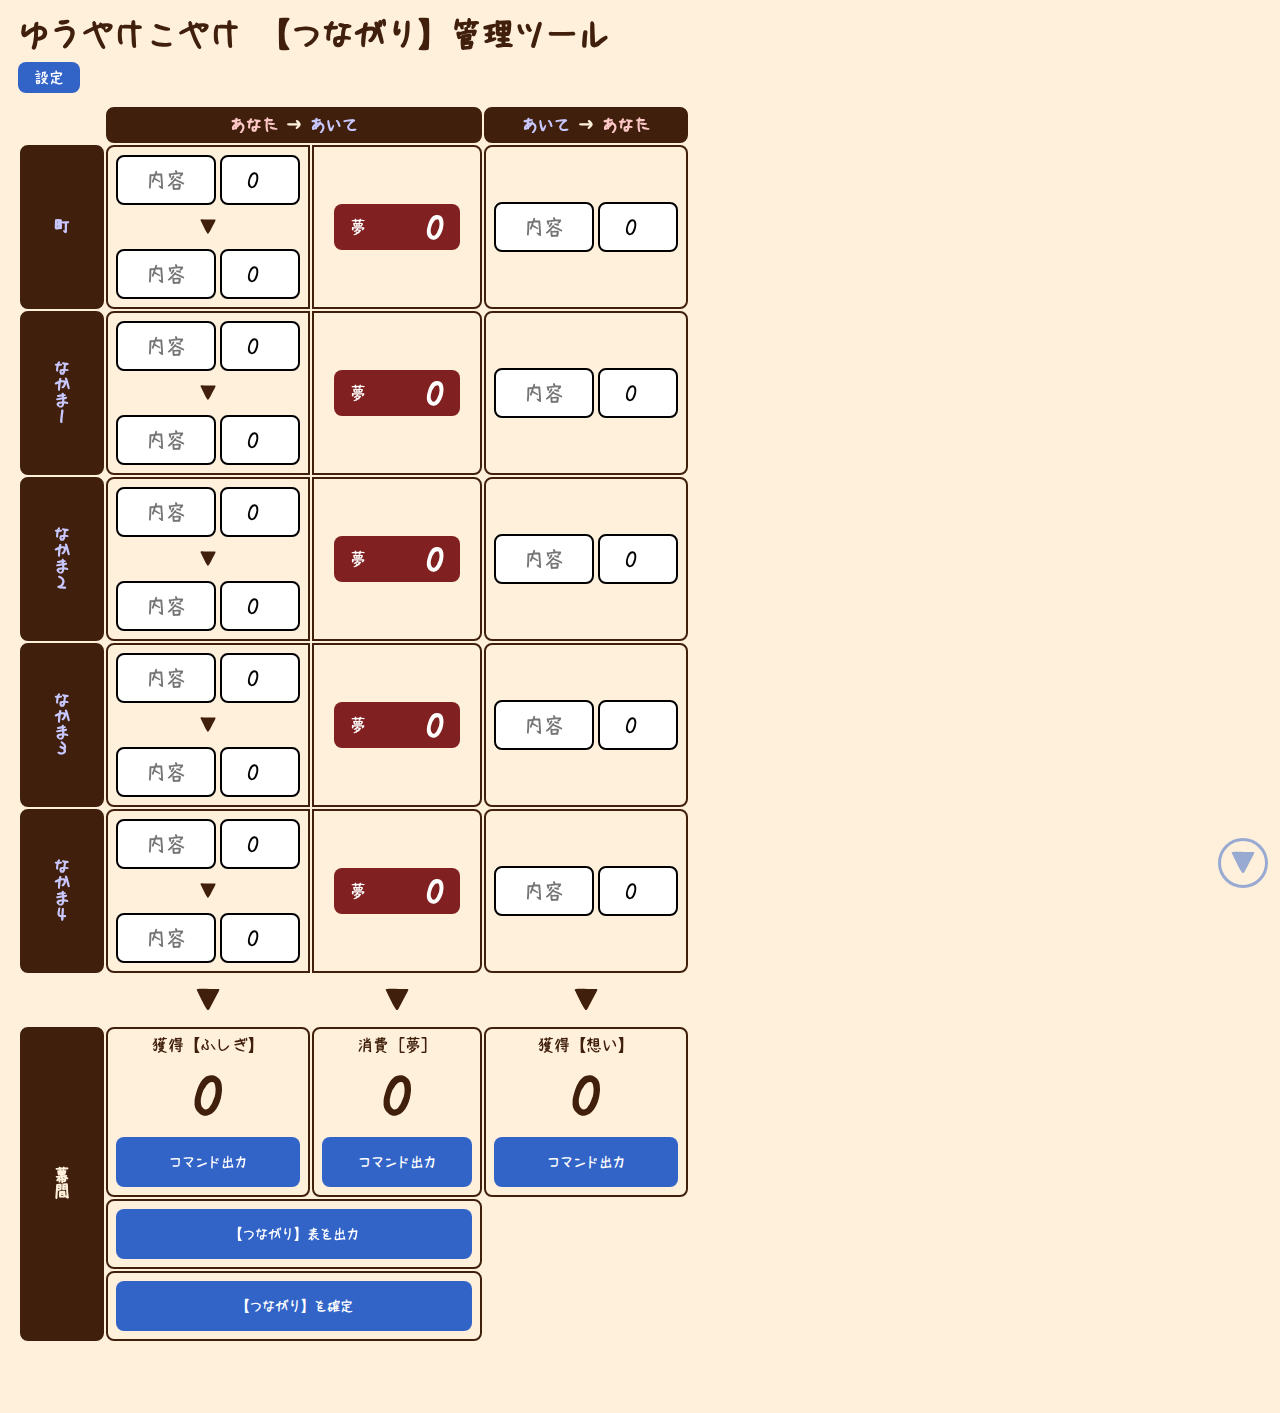
==== index.html @ e7b24733 "「はい」時モーダルが消えなかったので対応。" ====
<!DOCTYPE html>
<html lang="ja">
  <head>
    <meta charset="UTF-8" />
    <meta name="viewport" content="width=device-width, initial-scale=1.0" />

    <link rel="icon" href="data:,">
    <link rel="stylesheet" href="styles.css" />

	  <script src="script.js"></script>

    <title>ゆうやけこやけ 【つながり】管理ツール</title>
  </head>

  <body>

    <h1>ゆうやけこやけ 【つながり】管理ツール</h1>

    <div>
      <!------------------------------------------------------>
      <!-- 設定 -->
      <!------------------------------------------------------>

      <div class="area_setting">
        <div class="flex">
            <button class="buttonAcordion" onclick="buttonSettingPanel(this)">
              設定
            </button>
        </div>

        <div class="pannel_setting hidden">
          <h2>
            ココフォリア
          </h2>

          <table id="table_coco_setting">
            <tr>
              <th class="blank"></th>
              <th class="titleCell">
                ステータス名
              </th>
            </tr>

            <tr>
              <th class="titleCell">
                夢
              </th>
              <td>
                <input id="statusName_yume" value="夢">
              </td>
              <td class="blank">
                一字でも間違えると正しく動かないので、コピペ推奨。
              </td>
            </tr>

            <tr>
              <th class="titleCell">
                ふしぎ
              </th>
              <td>
                <input id="statusName_fushigi" value="ふしぎ">
              </td>
            </tr>

            <tr>
              <th class="titleCell">
                想い
              </th>
              <td>
                <input id="statusName_omoi" value="想い">
              </td>
            </tr>
          </table>

          <h2>
            キャラクター
          </h2>

          <table id="table_setting">
            <tbody class="stickyRow">
              <tr class="fixedRow">
                <th class="titleCell" rowspan="2" colspan="2">
                  名前
                </th>

                <th class="titleCell" colspan="5">
                  【つながり】コスト
                </th>
              </tr>

              <tr class="fixedRow">
                <th class="titleCell noRadius_right">
                  0→1
                </th>

                <th class="titleCell noRadius">
                  1→2
                </th>

                <th class="titleCell noRadius">
                  2→3
                </th>

                <th class="titleCell noRadius">
                  3→4
                </th>

                <th class="titleCell noRadius_left">
                  4→5
                </th>
              </tr>
            </tbody>

            <!-- AddPoint -->
          </table>
        </div>
      </div>

      <!------------------------------------------------------>
      <!-- つながり -->
      <!------------------------------------------------------>

      <table id="table_connect">
        <tr class="fixedRow stickyRow">
          <th class="blank"></th>

          <th class="titleCell" colspan="2">
            <div class="connectType">
              <span replace="name_self" class="name_self">あなた</span>
              →
              <span class="name_follow">あいて</span>
            </div>
          </th>

          <th class="titleCell">
            <div class="connectType">
              <span class="name_follow">
                あいて
              </span>
              →
              <span replace="name_self" class="name_self">
                あなた
              </span>
            </div>
          </th>
        </tr>

        <!-- AddPoint -->
      </table>
    </div>

    <!------------------------------------------------------>
    <!-- スクロールボタン -->
    <!------------------------------------------------------>

    <button class="buttonScroll up transparent" onclick="buttonScrollUp()">
      ▲
    </button>

    <button class="buttonScroll down" onclick="buttonScrollDown()">
      ▼
    </button>

    <!------------------------------------------------------>
    <!-- モーダル -->
    <!------------------------------------------------------>
    <div class="modal hidden">
      <div class="window">
        <div class="message">
        （メッセージ）
        </div>

        <div class="buttons">
          <button class="buttonYes">
            はい
          </button>

          <button class="buttonNo" onclick="hideModal()">
            いいえ
          </button>
        </div>
      </div>
    </div>
  </body>

  <!------------------------------------------------------>
  <!-- キャラクター設定 -->
  <!------------------------------------------------------>

  <!-- 行：あなた -->
  <template id="temp_setting_row_self">
    <tr>
      <th class="titleCell name_self">
        あなた
      </th>

      <td>
        <input replace="name_self" class="input_name" value="" onchange="nameChange(this)">
      </td>
    </tr>
  </template>

  <!-- 行：あいて -->
  <template id="temp_setting_row_follow">
    <tr>
      <th class="titleCell name_follow">
        あいて<span class="set_id">0</span>
      </th>

      <td>
        <input class="input_name" replace="name_follow_" value="">
      </td>

      <td class="noRadius_right">
        <input class="input_cost_0" type="number" value="" min="1">
      </td>

      <td class="noRadius">
        <input class="input_cost_1" type="number" value="" min="1">
      </td>

      <td class="noRadius">
        <input class="input_cost_2" type="number" value="" min="1">
      </td>

      <td class="noRadius">
        <input class="input_cost_3" type="number" value="" min="1">
      </td>

      <td class="noRadius_left">
        <input class="input_cost_4" type="number" value="" min="1">
      </td>

      <td>
        <button class="removeCharacter">
          削除
        </button>
      </td>
    </tr>
  </template>

  <!-- 行 -->
  <template id="temp_setting_row_last">
    <tr>
      <td class="">
        <button class="addCharacter" onclick="buttonAdd()">
          追加
        </button>
      </td>
    </tr>
  </template>

  <!------------------------------------------------------>
  <!-- つながり -->
  <!------------------------------------------------------>

  <!-- 行：キャラクター -->
  <template id="temp_connect_row">
    <tr class="connect_row">
      <th name="name_follow_" class="titleCell name_follow">
        <span class="vertWright" replace="name_follow_">（キャラクター名）</span>
      </th>

      <td id="connect_to_">
        <div class="connect before">
          <input class="detail" placeholder="内容">
          <input type="number" value="0" min="0" max="5" class="value connect_before" onchange="calcFushigi()">
        </div>

        <div class="connect_arrow">▼</div>

        <div class="connect after">
          <input class="detail" placeholder="内容">
          <input type="number" value="0" min="0" max="5" class="value connect_after connect_value_to" onchange="calcFushigi()">
        </div>
      </td>

      <td id="cost_">
        <div class="cost">
          <label>夢</label>
          <span class="value">0</span>
        </div>
      </td>

      <td id="connect_from_">
        <div class="connect from">
          <input class="detail" placeholder="内容">
          <input type="number" value="0" min="0" max="5" class="value connect_value_from" onchange="calcOmoi()">
        </div>
      </td>

      <td class="strongConnect hidden">
        <div class="text_main">
          強い<br>
          つながり
        </div>
        <div class="text_sub">
          【思い出】＋１
        </div>
      </td>
    </tr>
  </template>

  <!-- 行：最後 -->
  <template id="temp_connect_row_last">
    <tr>
      <th class="blank"></th>

      <td class="arrow">
        ▼
      </td>

      <td class="arrow">
        ▼
      </td>

      <td class="arrow">
        ▼
      </td>
    </tr>

    <tr>
      <th class="titleCell" rowspan="3">
        <span class="vertWright">幕間</span>
      </th>

      <td>
        <div class="flex total">
          <label>獲得【ふしぎ】</label>
          <span id="total_fushigi" class="value">0</span>
          <button class="fade-button" onclick="buttonFushigi(this)">
            コマンド出力
            <div class="fade-overlay">
              クリップボードに<br>
              出力しました
            </div>
          </button>
        </div>
      </td>

      <td>
        <div class="flex total">
          <label>消費［夢］</label>
          <span id="total_yume" class="value">0</span>
          <button class="fade-button" onclick="buttonYume(this)">
            コマンド出力
            <div class="fade-overlay">
              クリップボードに<br>
              出力しました
            </div>
          </button>
        </div>
      </td>

      <td>
        <div class="flex total">
          <label>獲得【想い】</label>
          <span id="total_omoi" class="value">0</span>
          <button class="fade-button" onclick="buttonOmoi(this)">
            コマンド出力
            <div class="fade-overlay">
              クリップボードに<br>
              出力しました
            </div>
          </button>
        </div>
      </td>
    </tr>

    <tr>
      <td colspan="2">
        <button class="button_footer fade-button" onclick="buttonOutputConnect(this)">
            【つながり】表を出力
          <div class="fade-overlay">
            クリップボードに出力しました
          </div>
        </button>
      </td>
    </tr>

    <tr>
      <td colspan="2">
        <button class="button_footer fade-button" onclick="buttonConnectDecide(this)">
            【つながり】を確定
          <div class="fade-overlay">
            入力を確定しました
          </div>
        </button>
      </td>
    </tr>
  </template>

</html>
---- styles.css ----
/* 基本設定 */
:root
{
  --font-color: rgb(64, 32, 12);
  --bg-color: rgb(255, 240, 220);
  --strong-color: rgb(50, 100, 200);
  --sub-color: rgb(200, 100, 50);
}

/* フォント設定 */
@font-face {
  font-family: "MyFont";
  src: url("./font/RiiTN_R.otf");
}

/* -------------------------------------------------- */
/* 基本
/* -------------------------------------------------- */

/* 基本 */
body
{
  padding: 10px;
  background: var(--bg-color);
  color: var(--font-color);
}

/* フォント */
*
{
  font-family: "MyFont";
}

/* 見出し */
h1,
h2
{
  margin: 0;
}
h1
{
  margin-bottom: 12px;
}
h2
{
  margin-bottom: 8px;
}
* + h2
{
  margin-top: 20px;
}

/* 縦書き */
.vertWright
{
  max-width: 100%;
  max-height: 170px;
  writing-mode: vertical-lr;
  text-orientation: upright;
}

/* 角丸無し */
.noRadius
{
  border-radius: 0 !important;
}
.noRadius_left
{
  border-top-left-radius: 0 !important;
  border-bottom-left-radius: 0 !important;
}
.noRadius_right
{
  border-top-right-radius: 0 !important;
  border-bottom-right-radius: 0 !important;
}

/* フレックス */
.flex
{
  display: flex;
  gap: 12px
}

/* 非表示 */
.hidden
{
  display: none !important;
}

/* -------------------------------------------------- */
/* 色
/* -------------------------------------------------- */

.name_self
{
  color: #ffc8c8 !important;
}

.name_follow
{
  color: #c8c8ff !important;
}

/* -------------------------------------------------- */
/* インプット
/* -------------------------------------------------- */

/* 入力欄 */
input
{
  box-sizing: border-box;
  border: solid 2px #000;
  border-radius: 8px;
  padding: 8px;
}

/* 入力例 */
.inputSample
{
  background: #fff;
  border-radius: 4px;
  margin: 0 4px;
  padding: 8px 4px;
}

/* -------------------------------------------------- */
/* ボタン
/* -------------------------------------------------- */

/* ボタン */
button
{
  background: var(--strong-color);
  border: none;
  border-radius: 8px;
  padding: 8px 16px;

  color: #fff;
  white-space: nowrap;

  cursor: pointer;
}

/* ボタン：非活性 */
button:disabled
{
  background-color: #888;
  cursor: default;
}

/* ボタンカバー */
.fade-button
{
  width: 100%;
  min-width: 150px;
  height: 50px;
  position: relative;
  overflow: hidden;
}

/* オーバーレイ */
.fade-overlay {
    display: flex;
    justify-content: center;
    align-items: center;
    position: absolute;
    top: 0;
    left: 0;
    width: 100%;
    height: 100%;
    opacity: 0;

    color: #fff;
    background-color: var(--sub-color);

    transition: opacity 0.3s ease;
}
.fade-button.active .fade-overlay {
    opacity: 1;
}

/* -------------------------------------------------- */
/* テーブル
/* -------------------------------------------------- */

/* セル */
th,
td
{
  min-width: 50px;
  min-height: 50px;
  border: solid 2px var(--font-color);
  border-radius: 8px;
  padding: 8px;
}

/* セル内ボタン */
td > button
{
  width: 100%;
  height: 100%;
}

/* 先頭行 */
.stickyRow
{
  position: sticky;
  top: 0;
  z-index: 1;
}

/* -------------------------------------------------- */
/* キャラクター設定
/* -------------------------------------------------- */

/* エリア */
.area_setting
{
  margin-bottom: 12px;
}

/* パネル */
.pannel_setting
{
  background: var(--bg-color);
  width: fit-content;
  border: solid 2px var(--strong-color);
  border-radius: 8px;
  border-top-left-radius: 0;
  padding: 12px;
}

/* ボタン */
.buttonAcordion
{
  padding: 8px 16px;

  font-size: 15px;
}
.buttonAcordion.active
{
  border-bottom-left-radius: 0;
  border-bottom-right-radius: 0;
}

/* タイトル行 */
.titleRow
{
  display: flex;
  margin-bottom: 8px;
}

/* 「閉じる」ボタン */
.titleRow > button
{
  margin-left: auto;
}

/* 見出しセル */
.titleCell
{
  color: var(--bg-color);
  background: var(--font-color);
}

/* コスト */
[class^="input_cost_"]
{
  width: 70px;

  font-size: 20px;
  text-align: right;
}

/* -------------------------------------------------- */
/* 【つながり】
/* -------------------------------------------------- */

/* つながりセル */
.connect
{
  display: flex;
  justify-content: space-between;
  gap: 4px;
  align-items: center;
}

/* 【つながり】強さ */
.connect input
{
  width: 80px;
  height: 50px;

  font-size: 20px;
  text-align: center;
}

/* 【つながり】内容 */
.connect input.detail
{
  width: 100px;
  height: 50px;
  font-size: 20px;
  text-align: center;
}

/* 「あなた→あいて」：つながり */
[id^="connect_to_"]
{
  border-top-right-radius: 0;
  border-bottom-right-radius: 0;
}

/* つながり：▼ */
.connect_arrow
{
  margin: 12px 0;

  font-size: 20px;
  text-align: center;
}

/* ［夢］コスト */
[id^="cost_"]
{
  border-radius: 0 8px 8px 0;
}
.cost
{
  display: flex;
  justify-content: center;
  align-items: center;

  color: #fff;
  background: #802020;
  border-radius: 8px;
  margin: 0 12px;
  padding: 8px 16px;
}
.cost > .value
{
  margin-left: auto;
  font-size: 30px;
  font-weight: bold;
  margin-left: auto;
}

/* つよいつながり */
.strongConnect
{
  text-align: center;
}
.strongConnect > .text_main
{
  background: #808020;
  border-radius: 8px;
  margin: 0 12px;
  padding: 8px 16px;

  color: #fff;
  font-size: 20px;
  font-weight: bold;
  text-align: center;
}
.strongConnect > .text_sub
{
  margin-top: 12px;

  color: #808020;
  font-weight: bold;
}

/* 線無し */
.blank
{
  border-color: transparent !important;
}

/* 幕間：▼ */
.arrow
{
  border-color: transparent !important;

  font-size: 30px;
  text-align: center;
}

/* 合計 */
.total
{
    display: flex;
    flex-direction: column;
    justify-content: space-between;
    height: 100%;
    min-height: 150px;

    text-align: center;
}
.total > .value
{
  font-size: 50px;
  font-weight: bold;
}

/* -------------------------------------------------- */
/* スクロールボタン
/* -------------------------------------------------- */

/* ボタン分の空き */
body
{
  padding-bottom: 62px;
}

/* エリア */
.buttonScroll
{
  display: flex;
  justify-content: center;
  align-items: center;
  width: 50px;
  height: 50px;
  opacity: 0.5;

  color: var(--strong-color);
  background: none;
  border: solid 3px var(--strong-color);
  border-radius: 50px;

  position: fixed;
  bottom: 12px;
  right: 12px;

  font-size: 30px;

  transition: opacity 0.3s;
}
.buttonScroll:hover
{
  opacity: 1;
}
.buttonScroll.transparent
{
  opacity: 0 !important;
  z-index: -1;
}

/* -------------------------------------------------- */
/* モーダル
/* -------------------------------------------------- */

/* 背景 */
.modal
{
  display: flex;
  justify-content: center;
  align-items: center;
  position: fixed;
  top: 0;
  bottom: 0;
  left: 0;
  right: 0;
  background: rgb(0, 0, 0, 0.5);
  z-index: 2;
}

/* ウィンドウ */
.modal > .window
{
  min-width: 25vw;
  background: var(--bg-color);
  border: solid 2px var(--font-color);
  border-radius: 8px;
  padding: 12px;
}

/* メッセージ */
.modal > .window > .message
{
  background: var(--font-color);
  border-radius: 8px;
  margin-bottom: 12px;
  padding: 8px;

  color: var(--bg-color);
  line-height: calc(1em + 10px);
  text-align: center;
}

/* ボタン */
.modal > .window > .buttons
{
  display: flex;
  justify-content: center;
  align-items: center;
  gap: 12px
}
.modal > .window > .buttons > button
{
  min-width: 100px;

  font-size: 25px;
}

/* 「はい」ボタン */
.buttonYes {
  background-color: var(--sub-color);
}
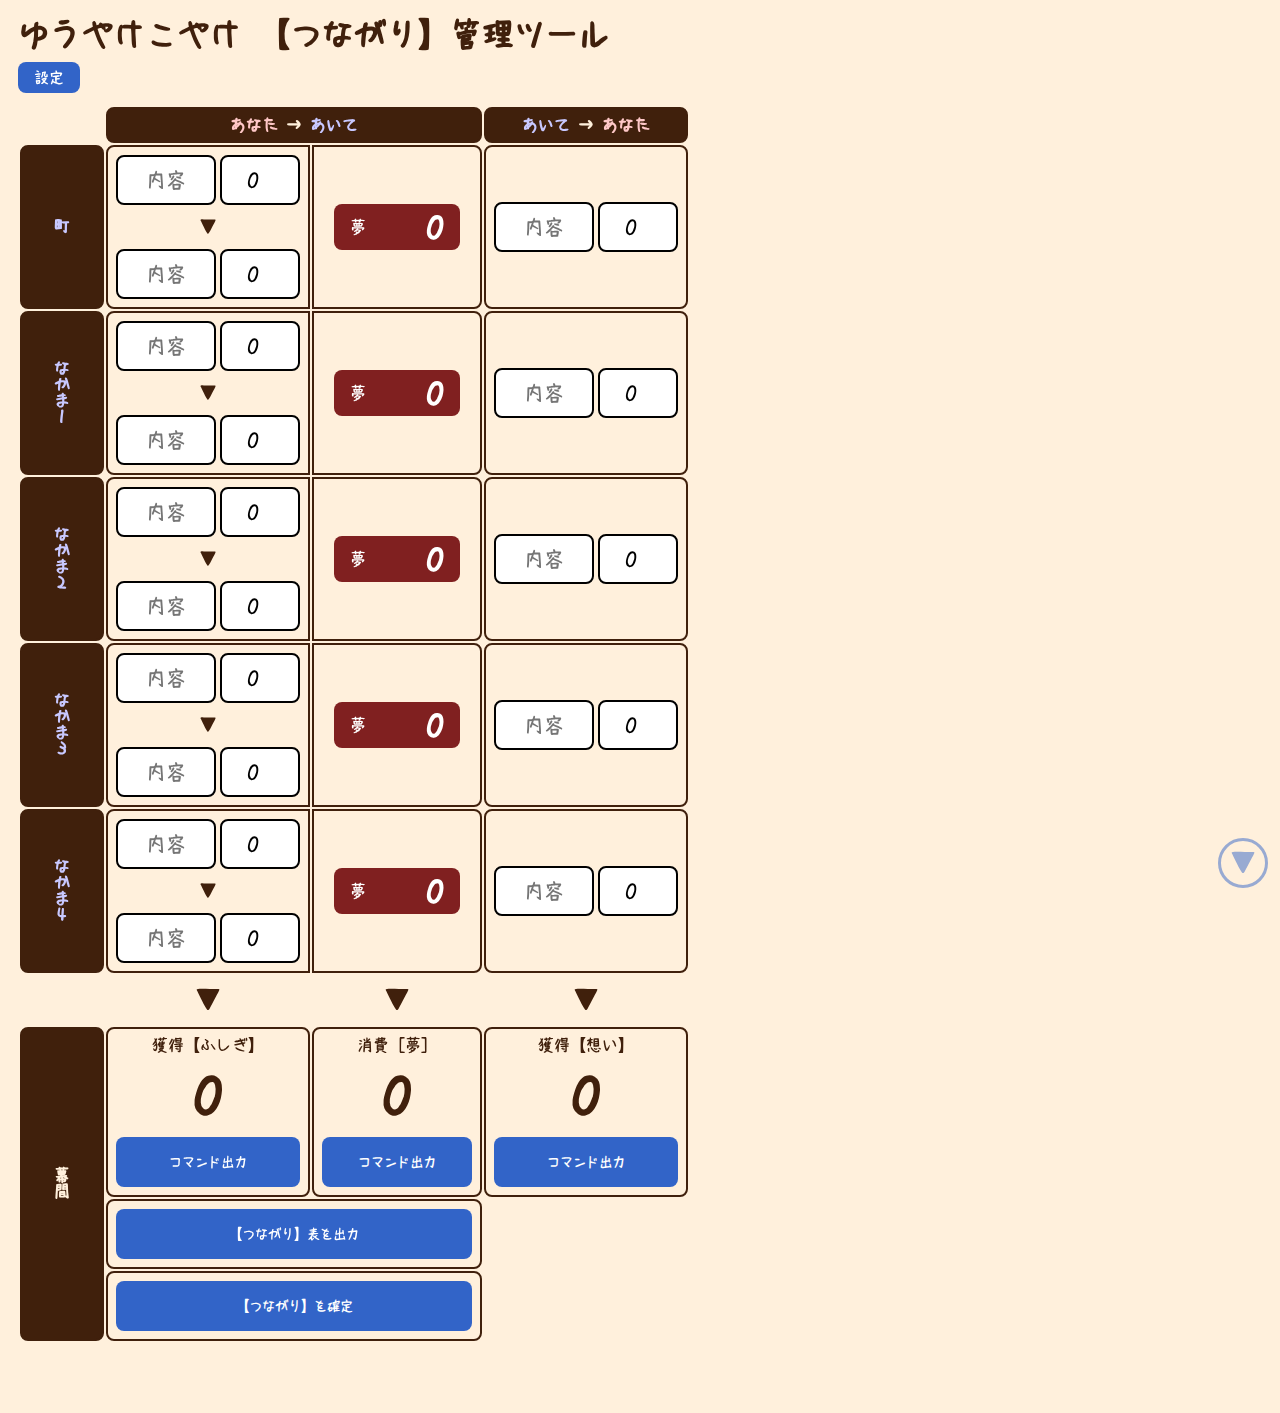
==== commit 8c86984c: "復元処理修正。" ====
--- a/index.html
+++ b/index.html
@@ -161,26 +161,6 @@
       ▼
     </button>
 
-    <!------------------------------------------------------>
-    <!-- モーダル -->
-    <!------------------------------------------------------>
-    <div class="modal hidden">
-      <div class="window">
-        <div class="message">
-        （メッセージ）
-        </div>
-
-        <div class="buttons">
-          <button class="buttonYes">
-            はい
-          </button>
-
-          <button class="buttonNo" onclick="hideModal()">
-            いいえ
-          </button>
-        </div>
-      </div>
-    </div>
   </body>
 
   <!------------------------------------------------------>
@@ -380,7 +360,7 @@
 
     <tr>
       <td colspan="2">
-        <button class="button_footer fade-button" onclick="buttonConnectDecide(this)">
+        <button class="button_footer fade-button" onclick="showModalDecide(this)">
             【つながり】を確定
           <div class="fade-overlay">
             入力を確定しました
@@ -390,4 +370,28 @@
     </tr>
   </template>
 
+  <!------------------------------------------------------>
+  <!-- モーダル -->
+  <!------------------------------------------------------>
+
+  <template id="temp_modal">
+    <div class="modal">
+      <div class="window">
+        <div class="message">
+        （メッセージ）
+        </div>
+
+        <div class="buttons">
+          <button class="buttonYes">
+            はい
+          </button>
+
+          <button class="buttonNo" onclick="hideModal()">
+            いいえ
+          </button>
+        </div>
+      </div>
+    </div>
+  </template>
+
 </html>
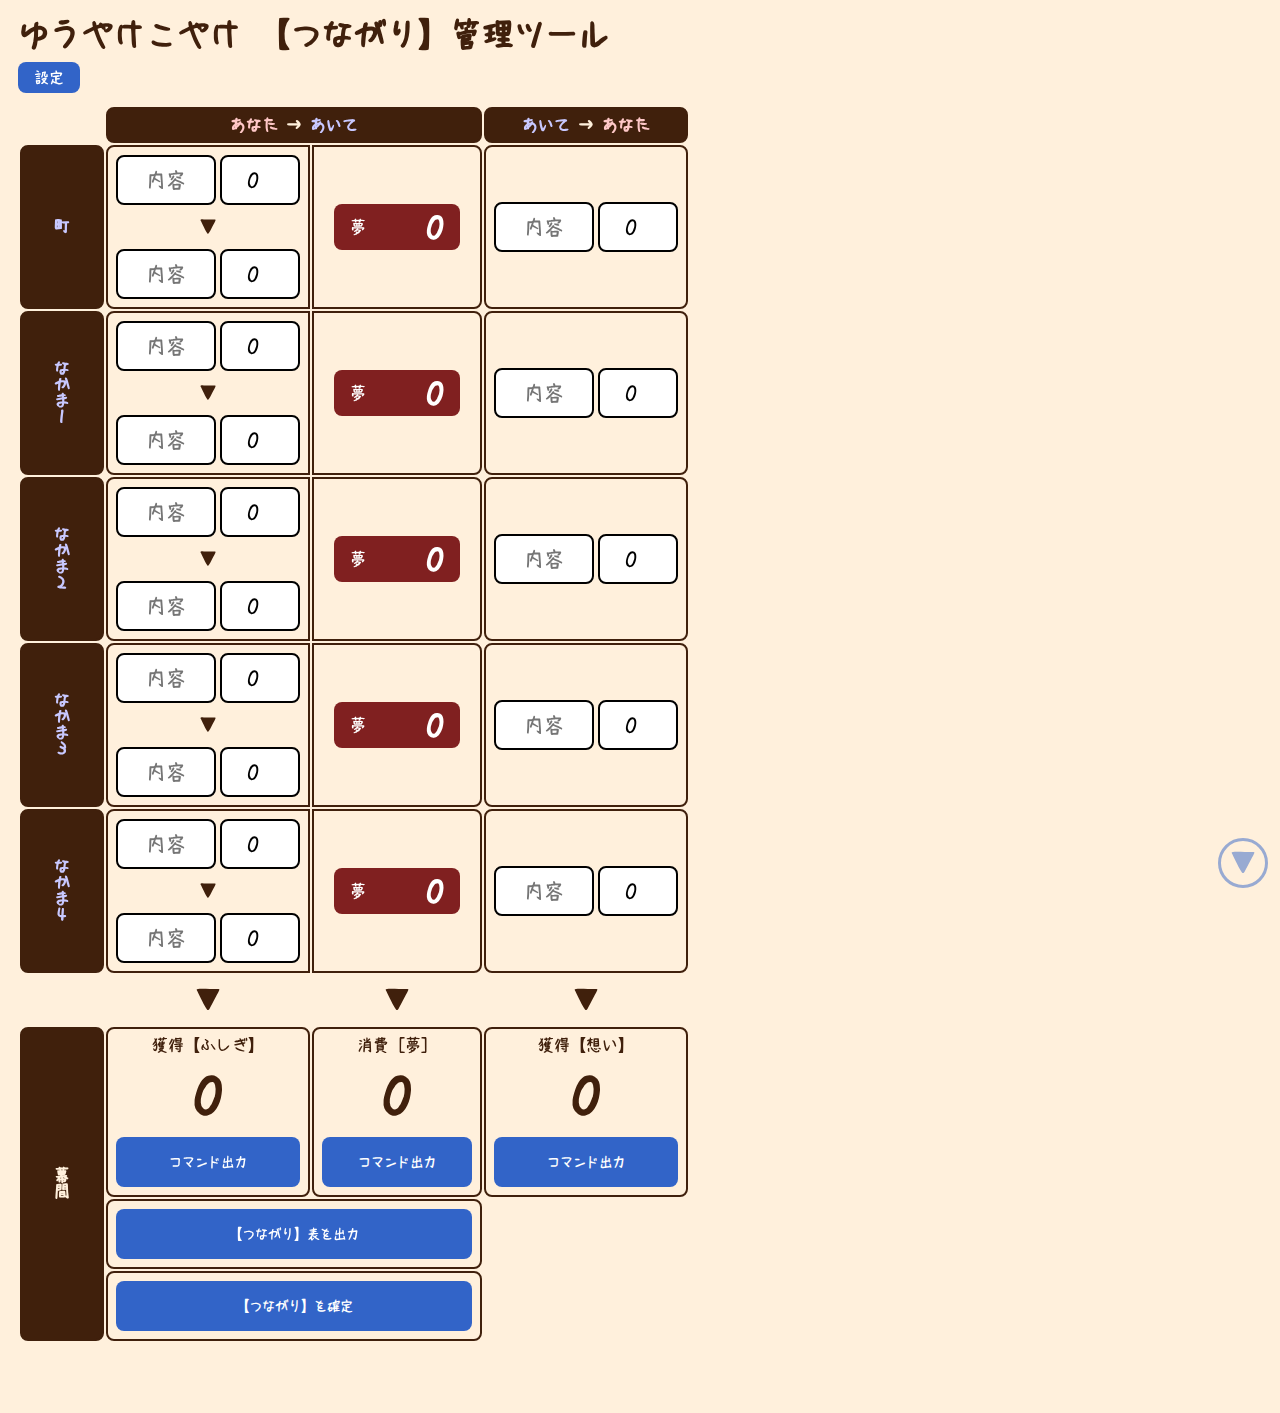
==== commit 590cf6e2: "【つながり】表を整形。" ====
--- a/index.html
+++ b/index.html
@@ -7,7 +7,8 @@
     <link rel="icon" href="data:,">
     <link rel="stylesheet" href="styles.css" />
 
-	  <script src="script.js"></script>
+    <script src="scripts/main.js"></script>
+	  <script src="scripts/utilString.js"></script>
 
     <title>ゆうやけこやけ 【つながり】管理ツール</title>
   </head>
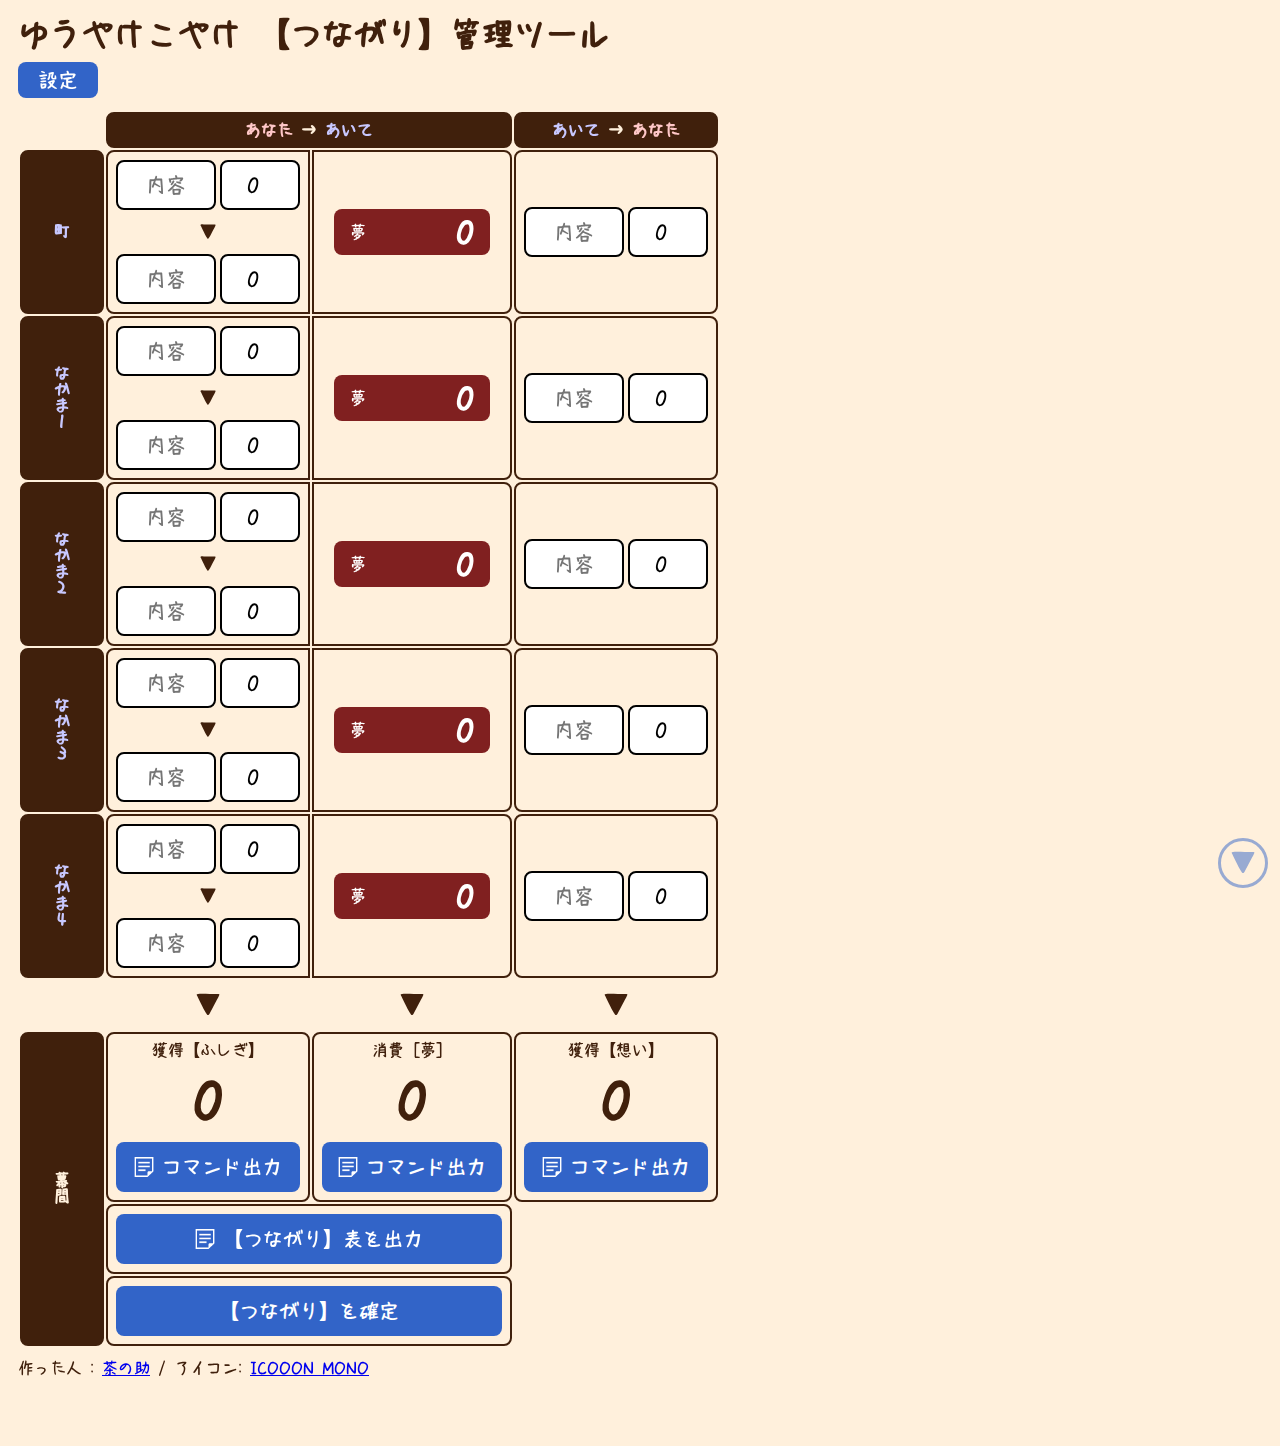
==== commit 5e7face1: "強さ入力制限。スマホ非対応を明記。" ====
--- a/index.html
+++ b/index.html
@@ -4,7 +4,7 @@
     <meta charset="UTF-8" />
     <meta name="viewport" content="width=device-width, initial-scale=1.0" />
 
-    <link rel="icon" href="data:,">
+    <link rel="icon" href="img/icon.png">
     <link rel="stylesheet" href="styles.css" />
 
     <script src="scripts/main.js"></script>
@@ -15,7 +15,10 @@
 
   <body>
 
-    <h1>ゆうやけこやけ 【つながり】管理ツール</h1>
+    <h1>
+      ゆうやけこやけ 【つながり】管理ツール
+    </h1>
+    <span class="only_sp hidden">※スマホでは、正常に作動しない場合があります。</span>
 
     <div>
       <!------------------------------------------------------>
@@ -162,6 +165,16 @@
       ▼
     </button>
 
+    <!------------------------------------------------------>
+    <!-- フッター -->
+    <!------------------------------------------------------>
+
+    <div class="credit">
+      作った人 : <a href="https://takusuki.com/@tyanosuke">茶の助</a>
+      /
+      アイコン: <a href="https://icooon-mono.com/">ICOOON MONO</a>
+    </div>
+
   </body>
 
   <!------------------------------------------------------>
@@ -245,14 +258,28 @@
       <td id="connect_to_">
         <div class="connect before">
           <input class="detail" placeholder="内容">
-          <input type="number" value="0" min="0" max="5" class="value connect_before" onchange="calcFushigi()">
+          <input
+            type="number"
+            value="0"
+            min="0"
+            max="5"
+            class="value connect_before"
+            onchange="calcFushigi()"
+          >
         </div>
 
         <div class="connect_arrow">▼</div>
 
         <div class="connect after">
           <input class="detail" placeholder="内容">
-          <input type="number" value="0" min="0" max="5" class="value connect_after connect_value_to" onchange="calcFushigi()">
+          <input
+            type="number"
+            value="0"
+            min="0"
+            max="5"
+            class="value connect_after connect_value_to"
+            onchange="calcFushigi()"
+          >
         </div>
       </td>
 
@@ -266,7 +293,14 @@
       <td id="connect_from_">
         <div class="connect from">
           <input class="detail" placeholder="内容">
-          <input type="number" value="0" min="0" max="5" class="value connect_value_from" onchange="calcOmoi()">
+          <input
+            type="number"
+            value="0"
+            min="0"
+            max="5"
+            class="value connect_value_from"
+            onchange="calcOmoi()"
+          >
         </div>
       </td>
 
@@ -308,8 +342,11 @@
       <td>
         <div class="flex total">
           <label>獲得【ふしぎ】</label>
+
           <span id="total_fushigi" class="value">0</span>
+
           <button class="fade-button" onclick="buttonFushigi(this)">
+            <img src="img/chat.png">
             コマンド出力
             <div class="fade-overlay">
               クリップボードに<br>
@@ -322,8 +359,11 @@
       <td>
         <div class="flex total">
           <label>消費［夢］</label>
+
           <span id="total_yume" class="value">0</span>
+
           <button class="fade-button" onclick="buttonYume(this)">
+            <img src="img/chat.png">
             コマンド出力
             <div class="fade-overlay">
               クリップボードに<br>
@@ -336,8 +376,11 @@
       <td>
         <div class="flex total">
           <label>獲得【想い】</label>
+
           <span id="total_omoi" class="value">0</span>
+
           <button class="fade-button" onclick="buttonOmoi(this)">
+            <img src="img/chat.png">
             コマンド出力
             <div class="fade-overlay">
               クリップボードに<br>
@@ -351,7 +394,8 @@
     <tr>
       <td colspan="2">
         <button class="button_footer fade-button" onclick="buttonOutputConnect(this)">
-            【つながり】表を出力
+          <img src="img/chat.png">
+          【つながり】表を出力
           <div class="fade-overlay">
             クリップボードに出力しました
           </div>
@@ -362,7 +406,7 @@
     <tr>
       <td colspan="2">
         <button class="button_footer fade-button" onclick="showModalDecide(this)">
-            【つながり】を確定
+          【つながり】を確定
           <div class="fade-overlay">
             入力を確定しました
           </div>
@@ -379,7 +423,7 @@
     <div class="modal">
       <div class="window">
         <div class="message">
-        （メッセージ）
+          （メッセージ）
         </div>
 
         <div class="buttons">
--- a/styles.css
+++ b/styles.css
@@ -131,12 +131,16 @@
 /* ボタン */
 button
 {
+  display: flex;
   background: var(--strong-color);
   border: none;
   border-radius: 8px;
   padding: 8px 16px;
 
   color: #fff;
+  font-size: 20px;
+  justify-content: center;
+  align-items: center;
   white-space: nowrap;
 
   cursor: pointer;
@@ -180,6 +184,14 @@
     opacity: 1;
 }
 
+/* アイコン */
+button > img
+{
+  width: auto;
+  height: 20px;
+  margin-right: 8px;
+}
+
 /* -------------------------------------------------- */
 /* テーブル
 /* -------------------------------------------------- */
@@ -234,9 +246,9 @@
 /* ボタン */
 .buttonAcordion
 {
-  padding: 8px 16px;
-
-  font-size: 15px;
+  padding: 8px 20px;
+
+  font-size: 20px;
 }
 .buttonAcordion.active
 {
@@ -507,3 +519,24 @@
 .buttonYes {
   background-color: var(--sub-color);
 }
+
+/* -------------------------------------------------- */
+/* クレジット
+/* -------------------------------------------------- */
+
+.credit
+{
+  margin-top: 12px;
+}
+
+/* -------------------------------------------------- */
+/* スマホ非対応
+/* -------------------------------------------------- */
+
+.only_sp
+{
+  display: inherit;
+  margin-bottom: 12PX;
+
+  color: #800;
+}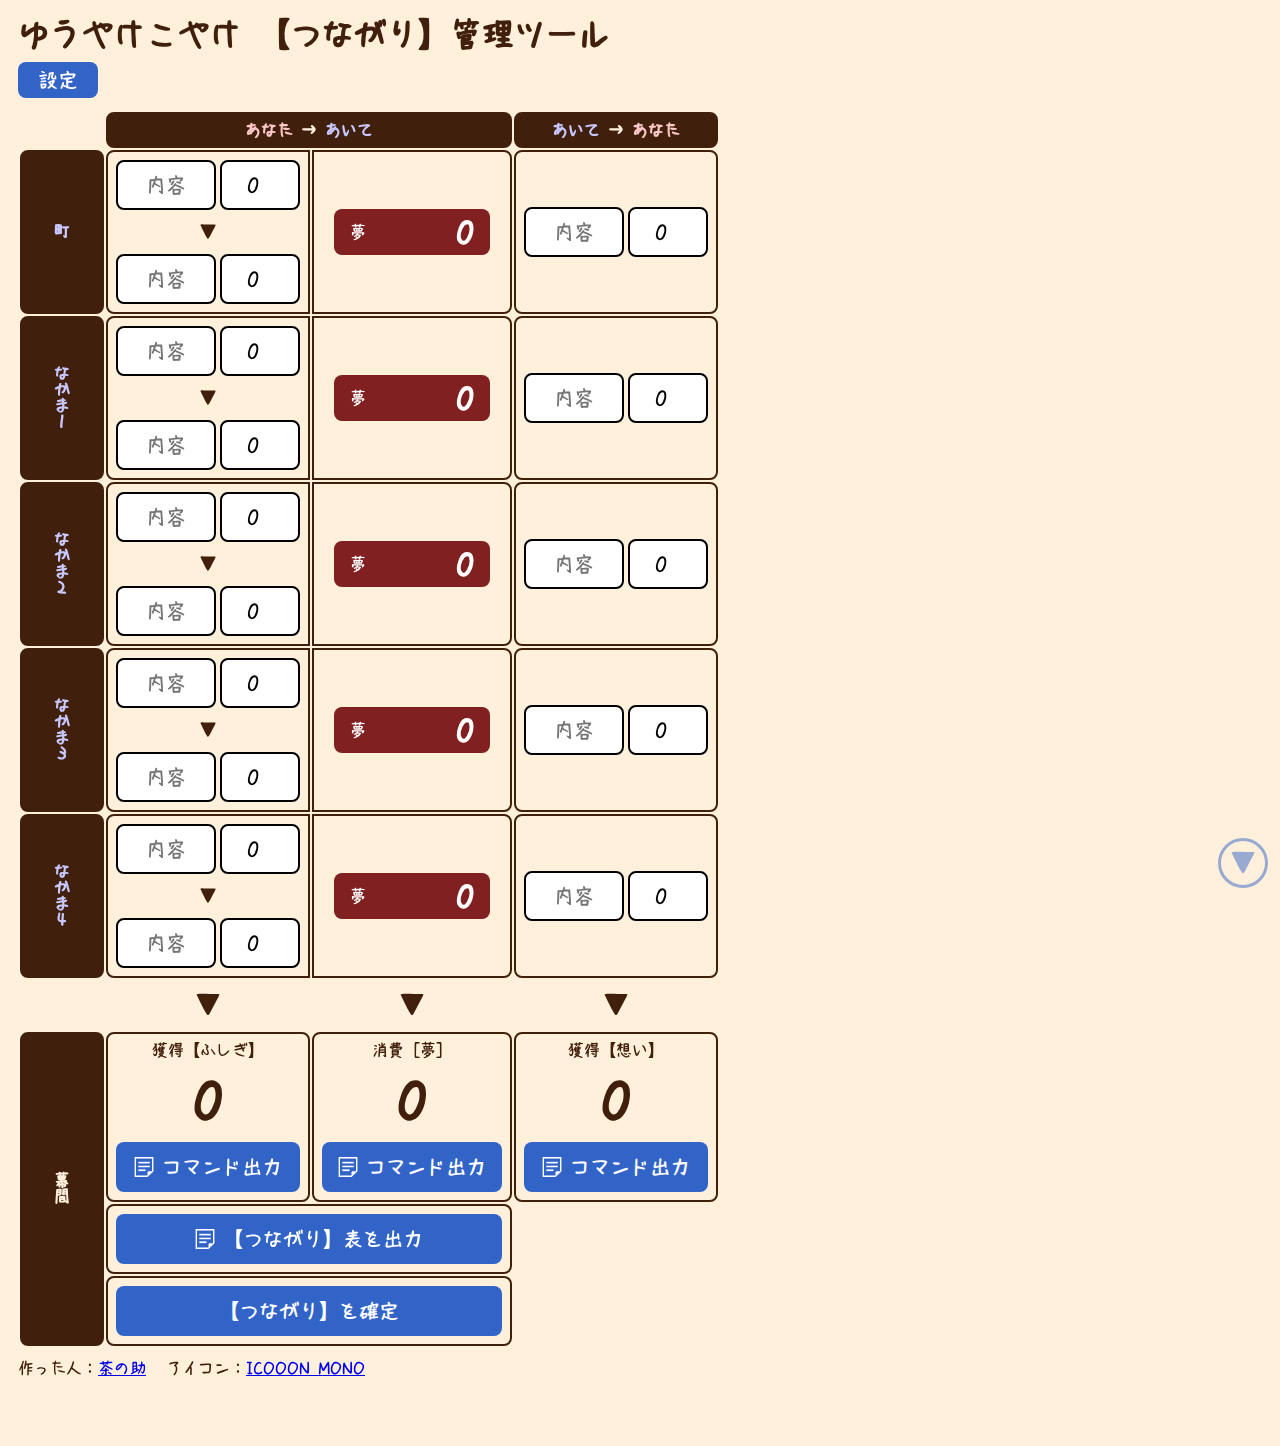
==== commit 4bb4062f: "フッター直した。" ====
--- a/index.html
+++ b/index.html
@@ -1,442 +1,441 @@
 <!DOCTYPE html>
 <html lang="ja">
-  <head>
-    <meta charset="UTF-8" />
-    <meta name="viewport" content="width=device-width, initial-scale=1.0" />
-
-    <link rel="icon" href="img/icon.png">
-    <link rel="stylesheet" href="styles.css" />
-
-    <script src="scripts/main.js"></script>
-	  <script src="scripts/utilString.js"></script>
-
-    <title>ゆうやけこやけ 【つながり】管理ツール</title>
-  </head>
-
-  <body>
-
-    <h1>
-      ゆうやけこやけ 【つながり】管理ツール
-    </h1>
-    <span class="only_sp hidden">※スマホでは、正常に作動しない場合があります。</span>
-
-    <div>
-      <!------------------------------------------------------>
-      <!-- 設定 -->
-      <!------------------------------------------------------>
-
-      <div class="area_setting">
-        <div class="flex">
-            <button class="buttonAcordion" onclick="buttonSettingPanel(this)">
-              設定
-            </button>
-        </div>
-
-        <div class="pannel_setting hidden">
-          <h2>
-            ココフォリア
-          </h2>
-
-          <table id="table_coco_setting">
-            <tr>
-              <th class="blank"></th>
-              <th class="titleCell">
-                ステータス名
-              </th>
-            </tr>
-
-            <tr>
-              <th class="titleCell">
-                夢
-              </th>
-              <td>
-                <input id="statusName_yume" value="夢">
-              </td>
-              <td class="blank">
-                一字でも間違えると正しく動かないので、コピペ推奨。
-              </td>
-            </tr>
-
-            <tr>
-              <th class="titleCell">
-                ふしぎ
-              </th>
-              <td>
-                <input id="statusName_fushigi" value="ふしぎ">
-              </td>
-            </tr>
-
-            <tr>
-              <th class="titleCell">
-                想い
-              </th>
-              <td>
-                <input id="statusName_omoi" value="想い">
-              </td>
-            </tr>
-          </table>
-
-          <h2>
-            キャラクター
-          </h2>
-
-          <table id="table_setting">
-            <tbody class="stickyRow">
-              <tr class="fixedRow">
-                <th class="titleCell" rowspan="2" colspan="2">
-                  名前
-                </th>
-
-                <th class="titleCell" colspan="5">
-                  【つながり】コスト
-                </th>
-              </tr>
-
-              <tr class="fixedRow">
-                <th class="titleCell noRadius_right">
-                  0→1
-                </th>
-
-                <th class="titleCell noRadius">
-                  1→2
-                </th>
-
-                <th class="titleCell noRadius">
-                  2→3
-                </th>
-
-                <th class="titleCell noRadius">
-                  3→4
-                </th>
-
-                <th class="titleCell noRadius_left">
-                  4→5
-                </th>
-              </tr>
-            </tbody>
-
-            <!-- AddPoint -->
-          </table>
-        </div>
-      </div>
-
-      <!------------------------------------------------------>
-      <!-- つながり -->
-      <!------------------------------------------------------>
-
-      <table id="table_connect">
-        <tr class="fixedRow stickyRow">
-          <th class="blank"></th>
-
-          <th class="titleCell" colspan="2">
-            <div class="connectType">
-              <span replace="name_self" class="name_self">あなた</span>
-              →
-              <span class="name_follow">あいて</span>
-            </div>
-          </th>
-
-          <th class="titleCell">
-            <div class="connectType">
-              <span class="name_follow">
-                あいて
-              </span>
-              →
-              <span replace="name_self" class="name_self">
-                あなた
-              </span>
-            </div>
-          </th>
-        </tr>
-
-        <!-- AddPoint -->
-      </table>
-    </div>
-
-    <!------------------------------------------------------>
-    <!-- スクロールボタン -->
-    <!------------------------------------------------------>
-
-    <button class="buttonScroll up transparent" onclick="buttonScrollUp()">
-      ▲
-    </button>
-
-    <button class="buttonScroll down" onclick="buttonScrollDown()">
-      ▼
-    </button>
-
-    <!------------------------------------------------------>
-    <!-- フッター -->
-    <!------------------------------------------------------>
-
-    <div class="credit">
-      作った人 : <a href="https://takusuki.com/@tyanosuke">茶の助</a>
-      /
-      アイコン: <a href="https://icooon-mono.com/">ICOOON MONO</a>
-    </div>
-
-  </body>
-
-  <!------------------------------------------------------>
-  <!-- キャラクター設定 -->
-  <!------------------------------------------------------>
-
-  <!-- 行：あなた -->
-  <template id="temp_setting_row_self">
-    <tr>
-      <th class="titleCell name_self">
-        あなた
-      </th>
-
-      <td>
-        <input replace="name_self" class="input_name" value="" onchange="nameChange(this)">
-      </td>
-    </tr>
-  </template>
-
-  <!-- 行：あいて -->
-  <template id="temp_setting_row_follow">
-    <tr>
-      <th class="titleCell name_follow">
-        あいて<span class="set_id">0</span>
-      </th>
-
-      <td>
-        <input class="input_name" replace="name_follow_" value="">
-      </td>
-
-      <td class="noRadius_right">
-        <input class="input_cost_0" type="number" value="" min="1">
-      </td>
-
-      <td class="noRadius">
-        <input class="input_cost_1" type="number" value="" min="1">
-      </td>
-
-      <td class="noRadius">
-        <input class="input_cost_2" type="number" value="" min="1">
-      </td>
-
-      <td class="noRadius">
-        <input class="input_cost_3" type="number" value="" min="1">
-      </td>
-
-      <td class="noRadius_left">
-        <input class="input_cost_4" type="number" value="" min="1">
-      </td>
-
-      <td>
-        <button class="removeCharacter">
-          削除
-        </button>
-      </td>
-    </tr>
-  </template>
-
-  <!-- 行 -->
-  <template id="temp_setting_row_last">
-    <tr>
-      <td class="">
-        <button class="addCharacter" onclick="buttonAdd()">
-          追加
-        </button>
-      </td>
-    </tr>
-  </template>
-
-  <!------------------------------------------------------>
-  <!-- つながり -->
-  <!------------------------------------------------------>
-
-  <!-- 行：キャラクター -->
-  <template id="temp_connect_row">
-    <tr class="connect_row">
-      <th name="name_follow_" class="titleCell name_follow">
-        <span class="vertWright" replace="name_follow_">（キャラクター名）</span>
-      </th>
-
-      <td id="connect_to_">
-        <div class="connect before">
-          <input class="detail" placeholder="内容">
-          <input
-            type="number"
-            value="0"
-            min="0"
-            max="5"
-            class="value connect_before"
-            onchange="calcFushigi()"
-          >
-        </div>
-
-        <div class="connect_arrow">▼</div>
-
-        <div class="connect after">
-          <input class="detail" placeholder="内容">
-          <input
-            type="number"
-            value="0"
-            min="0"
-            max="5"
-            class="value connect_after connect_value_to"
-            onchange="calcFushigi()"
-          >
-        </div>
-      </td>
-
-      <td id="cost_">
-        <div class="cost">
-          <label>夢</label>
-          <span class="value">0</span>
-        </div>
-      </td>
-
-      <td id="connect_from_">
-        <div class="connect from">
-          <input class="detail" placeholder="内容">
-          <input
-            type="number"
-            value="0"
-            min="0"
-            max="5"
-            class="value connect_value_from"
-            onchange="calcOmoi()"
-          >
-        </div>
-      </td>
-
-      <td class="strongConnect hidden">
-        <div class="text_main">
-          強い<br>
-          つながり
-        </div>
-        <div class="text_sub">
-          【思い出】＋１
-        </div>
-      </td>
-    </tr>
-  </template>
-
-  <!-- 行：最後 -->
-  <template id="temp_connect_row_last">
-    <tr>
-      <th class="blank"></th>
-
-      <td class="arrow">
-        ▼
-      </td>
-
-      <td class="arrow">
-        ▼
-      </td>
-
-      <td class="arrow">
-        ▼
-      </td>
-    </tr>
-
-    <tr>
-      <th class="titleCell" rowspan="3">
-        <span class="vertWright">幕間</span>
-      </th>
-
-      <td>
-        <div class="flex total">
-          <label>獲得【ふしぎ】</label>
-
-          <span id="total_fushigi" class="value">0</span>
-
-          <button class="fade-button" onclick="buttonFushigi(this)">
-            <img src="img/chat.png">
-            コマンド出力
-            <div class="fade-overlay">
-              クリップボードに<br>
-              出力しました
-            </div>
-          </button>
-        </div>
-      </td>
-
-      <td>
-        <div class="flex total">
-          <label>消費［夢］</label>
-
-          <span id="total_yume" class="value">0</span>
-
-          <button class="fade-button" onclick="buttonYume(this)">
-            <img src="img/chat.png">
-            コマンド出力
-            <div class="fade-overlay">
-              クリップボードに<br>
-              出力しました
-            </div>
-          </button>
-        </div>
-      </td>
-
-      <td>
-        <div class="flex total">
-          <label>獲得【想い】</label>
-
-          <span id="total_omoi" class="value">0</span>
-
-          <button class="fade-button" onclick="buttonOmoi(this)">
-            <img src="img/chat.png">
-            コマンド出力
-            <div class="fade-overlay">
-              クリップボードに<br>
-              出力しました
-            </div>
-          </button>
-        </div>
-      </td>
-    </tr>
-
-    <tr>
-      <td colspan="2">
-        <button class="button_footer fade-button" onclick="buttonOutputConnect(this)">
-          <img src="img/chat.png">
-          【つながり】表を出力
-          <div class="fade-overlay">
-            クリップボードに出力しました
-          </div>
-        </button>
-      </td>
-    </tr>
-
-    <tr>
-      <td colspan="2">
-        <button class="button_footer fade-button" onclick="showModalDecide(this)">
-          【つながり】を確定
-          <div class="fade-overlay">
-            入力を確定しました
-          </div>
-        </button>
-      </td>
-    </tr>
-  </template>
-
-  <!------------------------------------------------------>
-  <!-- モーダル -->
-  <!------------------------------------------------------>
-
-  <template id="temp_modal">
-    <div class="modal">
-      <div class="window">
-        <div class="message">
-          （メッセージ）
-        </div>
-
-        <div class="buttons">
-          <button class="buttonYes">
-            はい
-          </button>
-
-          <button class="buttonNo" onclick="hideModal()">
-            いいえ
-          </button>
-        </div>
-      </div>
-    </div>
-  </template>
+	<head>
+		<meta charset="UTF-8" />
+		<meta name="viewport" content="width=device-width, initial-scale=1.0" />
+
+		<link rel="icon" href="img/icon.png">
+		<link rel="stylesheet" href="styles.css" />
+
+		<script src="scripts/main.js"></script>
+		<script src="scripts/utilString.js"></script>
+
+		<title>ゆうやけこやけ 【つながり】管理ツール</title>
+	</head>
+
+	<body>
+
+		<h1>
+			ゆうやけこやけ 【つながり】管理ツール
+		</h1>
+		<span class="only_sp hidden">※スマホでは、正常に作動しない場合があります。</span>
+
+		<div>
+			<!------------------------------------------------------>
+			<!-- 設定 -->
+			<!------------------------------------------------------>
+
+			<div class="area_setting">
+				<div class="flex">
+						<button class="buttonAcordion" onclick="buttonSettingPanel(this)">
+							設定
+						</button>
+				</div>
+
+				<div class="pannel_setting hidden">
+					<h2>
+						ココフォリア
+					</h2>
+
+					<table id="table_coco_setting">
+						<tr>
+							<th class="blank"></th>
+							<th class="titleCell">
+								ステータス名
+							</th>
+						</tr>
+
+						<tr>
+							<th class="titleCell">
+								夢
+							</th>
+							<td>
+								<input id="statusName_yume" value="夢">
+							</td>
+							<td class="blank">
+								一字でも間違えると正しく動かないので、コピペ推奨。
+							</td>
+						</tr>
+
+						<tr>
+							<th class="titleCell">
+								ふしぎ
+							</th>
+							<td>
+								<input id="statusName_fushigi" value="ふしぎ">
+							</td>
+						</tr>
+
+						<tr>
+							<th class="titleCell">
+								想い
+							</th>
+							<td>
+								<input id="statusName_omoi" value="想い">
+							</td>
+						</tr>
+					</table>
+
+					<h2>
+						キャラクター
+					</h2>
+
+					<table id="table_setting">
+						<tbody class="stickyRow">
+							<tr class="fixedRow">
+								<th class="titleCell" rowspan="2" colspan="2">
+									名前
+								</th>
+
+								<th class="titleCell" colspan="5">
+									【つながり】コスト
+								</th>
+							</tr>
+
+							<tr class="fixedRow">
+								<th class="titleCell noRadius_right">
+									0→1
+								</th>
+
+								<th class="titleCell noRadius">
+									1→2
+								</th>
+
+								<th class="titleCell noRadius">
+									2→3
+								</th>
+
+								<th class="titleCell noRadius">
+									3→4
+								</th>
+
+								<th class="titleCell noRadius_left">
+									4→5
+								</th>
+							</tr>
+						</tbody>
+
+						<!-- AddPoint -->
+					</table>
+				</div>
+			</div>
+
+			<!------------------------------------------------------>
+			<!-- つながり -->
+			<!------------------------------------------------------>
+
+			<table id="table_connect">
+				<tr class="fixedRow stickyRow">
+					<th class="blank"></th>
+
+					<th class="titleCell" colspan="2">
+						<div class="connectType">
+							<span replace="name_self" class="name_self">あなた</span>
+							→
+							<span class="name_follow">あいて</span>
+						</div>
+					</th>
+
+					<th class="titleCell">
+						<div class="connectType">
+							<span class="name_follow">
+								あいて
+							</span>
+							→
+							<span replace="name_self" class="name_self">
+								あなた
+							</span>
+						</div>
+					</th>
+				</tr>
+
+				<!-- AddPoint -->
+			</table>
+		</div>
+
+		<!------------------------------------------------------>
+		<!-- スクロールボタン -->
+		<!------------------------------------------------------>
+
+		<button class="buttonScroll up transparent" onclick="buttonScrollUp()">
+			▲
+		</button>
+
+		<button class="buttonScroll down" onclick="buttonScrollDown()">
+			▼
+		</button>
+
+		<!------------------------------------------------------>
+		<!-- フッター -->
+		<!------------------------------------------------------>
+
+		<div class="credit">
+			<span>作った人：<a href="https://takusuki.com/@tyanosuke" target="_blank">茶の助</a></span>
+			<span>アイコン：<a href="https://icooon-mono.com/" target="_blank">ICOOON MONO</a></span>
+		</div>
+
+	</body>
+
+	<!------------------------------------------------------>
+	<!-- キャラクター設定 -->
+	<!------------------------------------------------------>
+
+	<!-- 行：あなた -->
+	<template id="temp_setting_row_self">
+		<tr>
+			<th class="titleCell name_self">
+				あなた
+			</th>
+
+			<td>
+				<input replace="name_self" class="input_name" value="" onchange="nameChange(this)">
+			</td>
+		</tr>
+	</template>
+
+	<!-- 行：あいて -->
+	<template id="temp_setting_row_follow">
+		<tr>
+			<th class="titleCell name_follow">
+				あいて<span class="set_id">0</span>
+			</th>
+
+			<td>
+				<input class="input_name" replace="name_follow_" value="">
+			</td>
+
+			<td class="noRadius_right">
+				<input class="input_cost_0" type="number" value="" min="1">
+			</td>
+
+			<td class="noRadius">
+				<input class="input_cost_1" type="number" value="" min="1">
+			</td>
+
+			<td class="noRadius">
+				<input class="input_cost_2" type="number" value="" min="1">
+			</td>
+
+			<td class="noRadius">
+				<input class="input_cost_3" type="number" value="" min="1">
+			</td>
+
+			<td class="noRadius_left">
+				<input class="input_cost_4" type="number" value="" min="1">
+			</td>
+
+			<td>
+				<button class="removeCharacter">
+					削除
+				</button>
+			</td>
+		</tr>
+	</template>
+
+	<!-- 行 -->
+	<template id="temp_setting_row_last">
+		<tr>
+			<td class="">
+				<button class="addCharacter" onclick="buttonAdd()">
+					追加
+				</button>
+			</td>
+		</tr>
+	</template>
+
+	<!------------------------------------------------------>
+	<!-- つながり -->
+	<!------------------------------------------------------>
+
+	<!-- 行：キャラクター -->
+	<template id="temp_connect_row">
+		<tr class="connect_row">
+			<th name="name_follow_" class="titleCell name_follow">
+				<span class="vertWright" replace="name_follow_">（キャラクター名）</span>
+			</th>
+
+			<td id="connect_to_">
+				<div class="connect before">
+					<input class="detail" placeholder="内容">
+					<input
+						type="number"
+						value="0"
+						min="0"
+						max="5"
+						class="value connect_before"
+						onchange="calcFushigi()"
+					>
+				</div>
+
+				<div class="connect_arrow">▼</div>
+
+				<div class="connect after">
+					<input class="detail" placeholder="内容">
+					<input
+						type="number"
+						value="0"
+						min="0"
+						max="5"
+						class="value connect_after connect_value_to"
+						onchange="calcFushigi()"
+					>
+				</div>
+			</td>
+
+			<td id="cost_">
+				<div class="cost">
+					<label>夢</label>
+					<span class="value">0</span>
+				</div>
+			</td>
+
+			<td id="connect_from_">
+				<div class="connect from">
+					<input class="detail" placeholder="内容">
+					<input
+						type="number"
+						value="0"
+						min="0"
+						max="5"
+						class="value connect_value_from"
+						onchange="calcOmoi()"
+					>
+				</div>
+			</td>
+
+			<td class="strongConnect hidden">
+				<div class="text_main">
+					強い<br>
+					つながり
+				</div>
+				<div class="text_sub">
+					【思い出】＋１
+				</div>
+			</td>
+		</tr>
+	</template>
+
+	<!-- 行：最後 -->
+	<template id="temp_connect_row_last">
+		<tr>
+			<th class="blank"></th>
+
+			<td class="arrow">
+				▼
+			</td>
+
+			<td class="arrow">
+				▼
+			</td>
+
+			<td class="arrow">
+				▼
+			</td>
+		</tr>
+
+		<tr>
+			<th class="titleCell" rowspan="3">
+				<span class="vertWright">幕間</span>
+			</th>
+
+			<td>
+				<div class="flex total">
+					<label>獲得【ふしぎ】</label>
+
+					<span id="total_fushigi" class="value">0</span>
+
+					<button class="fade-button" onclick="buttonFushigi(this)">
+						<img src="img/chat.png">
+						コマンド出力
+						<div class="fade-overlay">
+							クリップボードに<br>
+							出力しました
+						</div>
+					</button>
+				</div>
+			</td>
+
+			<td>
+				<div class="flex total">
+					<label>消費［夢］</label>
+
+					<span id="total_yume" class="value">0</span>
+
+					<button class="fade-button" onclick="buttonYume(this)">
+						<img src="img/chat.png">
+						コマンド出力
+						<div class="fade-overlay">
+							クリップボードに<br>
+							出力しました
+						</div>
+					</button>
+				</div>
+			</td>
+
+			<td>
+				<div class="flex total">
+					<label>獲得【想い】</label>
+
+					<span id="total_omoi" class="value">0</span>
+
+					<button class="fade-button" onclick="buttonOmoi(this)">
+						<img src="img/chat.png">
+						コマンド出力
+						<div class="fade-overlay">
+							クリップボードに<br>
+							出力しました
+						</div>
+					</button>
+				</div>
+			</td>
+		</tr>
+
+		<tr>
+			<td colspan="2">
+				<button class="button_footer fade-button" onclick="buttonOutputConnect(this)">
+					<img src="img/chat.png">
+					【つながり】表を出力
+					<div class="fade-overlay">
+						クリップボードに出力しました
+					</div>
+				</button>
+			</td>
+		</tr>
+
+		<tr>
+			<td colspan="2">
+				<button class="button_footer fade-button" onclick="showModalDecide(this)">
+					【つながり】を確定
+					<div class="fade-overlay">
+						入力を確定しました
+					</div>
+				</button>
+			</td>
+		</tr>
+	</template>
+
+	<!------------------------------------------------------>
+	<!-- モーダル -->
+	<!------------------------------------------------------>
+
+	<template id="temp_modal">
+		<div class="modal">
+			<div class="window">
+				<div class="message">
+					（メッセージ）
+				</div>
+
+				<div class="buttons">
+					<button class="buttonYes">
+						はい
+					</button>
+
+					<button class="buttonNo" onclick="hideModal()">
+						いいえ
+					</button>
+				</div>
+			</div>
+		</div>
+	</template>
 
 </html>
--- a/styles.css
+++ b/styles.css
@@ -526,6 +526,8 @@
 
 .credit
 {
+  display: flex;
+  gap: 20px;
   margin-top: 12px;
 }
 
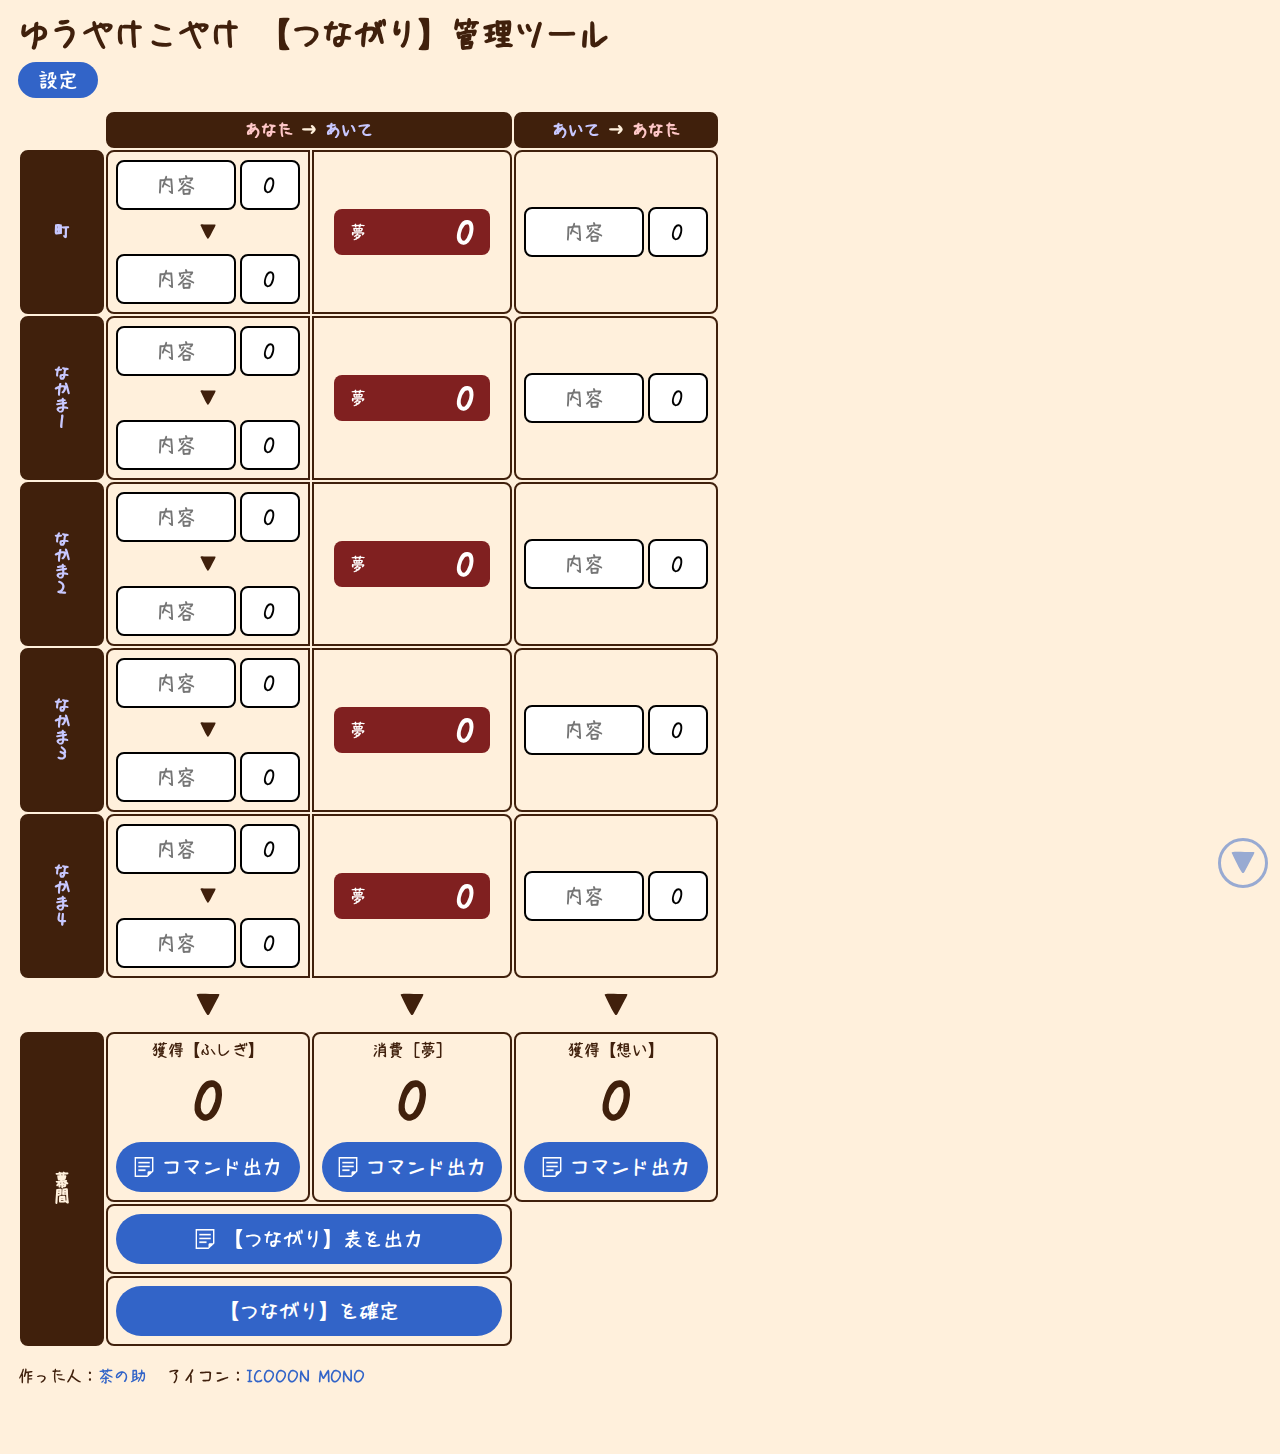
==== commit d1f96b2b: "スクロールボタン改良。その他ファイル整理。" ====
--- a/index.html
+++ b/index.html
@@ -5,7 +5,9 @@
 		<meta name="viewport" content="width=device-width, initial-scale=1.0" />
 
 		<link rel="icon" href="img/icon.png">
-		<link rel="stylesheet" href="styles.css" />
+		<link rel="stylesheet" href="styles/common.css" />
+		<link rel="stylesheet" href="styles/areaSetting.css" />
+		<link rel="stylesheet" href="styles/areaConnect.css" />
 
 		<script src="scripts/main.js"></script>
 		<script src="scripts/utilString.js"></script>
@@ -14,10 +16,10 @@
 	</head>
 
 	<body>
-
 		<h1>
 			ゆうやけこやけ 【つながり】管理ツール
 		</h1>
+
 		<span class="only_sp hidden">※スマホでは、正常に作動しない場合があります。</span>
 
 		<div>
@@ -27,9 +29,9 @@
 
 			<div class="area_setting">
 				<div class="flex">
-						<button class="buttonAcordion" onclick="buttonSettingPanel(this)">
-							設定
-						</button>
+					<button class="buttonAcordion" onclick="buttonSettingPanel(this)">
+						設定
+					</button>
 				</div>
 
 				<div class="pannel_setting hidden">
@@ -157,7 +159,7 @@
 		<!-- スクロールボタン -->
 		<!------------------------------------------------------>
 
-		<button class="buttonScroll up transparent" onclick="buttonScrollUp()">
+		<button class="buttonScroll up" disabled onclick="buttonScrollUp()">
 			▲
 		</button>
 
@@ -173,7 +175,6 @@
 			<span>作った人：<a href="https://takusuki.com/@tyanosuke" target="_blank">茶の助</a></span>
 			<span>アイコン：<a href="https://icooon-mono.com/" target="_blank">ICOOON MONO</a></span>
 		</div>
-
 	</body>
 
 	<!------------------------------------------------------>
@@ -189,6 +190,21 @@
 
 			<td>
 				<input replace="name_self" class="input_name" value="" onchange="nameChange(this)">
+			</td>
+
+			<td class="noRadius_right">
+			</td>
+
+			<td class="noRadius">
+			</td>
+
+			<td class="noRadius">
+			</td>
+
+			<td class="noRadius">
+			</td>
+
+			<td class="noRadius_left">
 			</td>
 		</tr>
 	</template>
--- a/styles/common.css
+++ b/styles/common.css
@@ -0,0 +1,374 @@
+/* 基本設定 */
+:root
+{
+  --font-color: rgb(64, 32, 12);
+  --bg-color: rgb(255, 240, 220);
+  --strong-color: rgb(50, 100, 200);
+  --sub-color: rgb(200, 100, 50);
+}
+
+/* フォント設定 */
+@font-face {
+  font-family: "MyFont";
+  src: url("../font/RiiTN_R.otf");
+}
+
+/* -------------------------------------------------- */
+/* 基本
+/* -------------------------------------------------- */
+
+/* 基本 */
+body
+{
+  padding: 10px;
+  background: var(--bg-color);
+  color: var(--font-color);
+}
+
+/* フォント */
+*
+{
+  font-family: "MyFont";
+}
+
+/* 見出し */
+h1,
+h2
+{
+  margin: 0;
+}
+h1
+{
+  margin-bottom: 12px;
+}
+h2
+{
+  margin-bottom: 8px;
+}
+* + h2
+{
+  margin-top: 20px;
+}
+
+/* 縦書き */
+.vertWright
+{
+  max-width: 100%;
+  max-height: 170px;
+  writing-mode: vertical-lr;
+  text-orientation: upright;
+}
+
+/* 角丸無し */
+.noRadius
+{
+  border-radius: 0 !important;
+}
+.noRadius_left
+{
+  border-top-left-radius: 0 !important;
+  border-bottom-left-radius: 0 !important;
+}
+.noRadius_right
+{
+  border-top-right-radius: 0 !important;
+  border-bottom-right-radius: 0 !important;
+}
+
+/* フレックス */
+.flex
+{
+  display: flex;
+  gap: 12px
+}
+
+/* 非表示 */
+.hidden
+{
+  display: none !important;
+}
+
+/* -------------------------------------------------- */
+/* 色
+/* -------------------------------------------------- */
+
+/* あなた */
+.name_self
+{
+  color: #ffc8c8 !important;
+}
+
+/* あいて */
+.name_follow
+{
+  color: #c8c8ff !important;
+}
+
+/* -------------------------------------------------- */
+/* インプット
+/* -------------------------------------------------- */
+
+/* 入力欄 */
+input
+{
+  box-sizing: border-box;
+  border: solid 2px #000;
+  border-radius: 8px;
+  padding: 8px;
+}
+
+/* 入力例 */
+.inputSample
+{
+  background: #fff;
+  border-radius: 4px;
+  margin: 0 4px;
+  padding: 8px 4px;
+}
+
+/* -------------------------------------------------- */
+/* リンク
+/* -------------------------------------------------- */
+
+a
+{
+  color: var(--strong-color) !important;
+  text-decoration: none;
+}
+
+/* -------------------------------------------------- */
+/* ボタン
+/* -------------------------------------------------- */
+
+/* ボタン */
+button
+{
+  display: flex;
+  background: var(--strong-color);
+  border: none;
+  border-radius: 25px;
+  padding: 8px 16px;
+
+  color: #fff;
+  font-size: 20px;
+  justify-content: center;
+  align-items: center;
+  white-space: nowrap;
+
+  cursor: pointer;
+}
+
+/* ボタン：非活性 */
+button:disabled
+{
+  background-color: #888;
+  cursor: default;
+}
+
+/* ボタンカバー */
+.fade-button
+{
+  width: 100%;
+  height: 50px;
+  position: relative;
+  overflow: hidden;
+}
+
+/* オーバーレイ */
+.fade-overlay {
+    display: flex;
+    justify-content: center;
+    align-items: center;
+    position: absolute;
+    top: 0;
+    left: 0;
+    width: 100%;
+    height: 100%;
+    opacity: 0;
+
+    color: #fff;
+    font-size: 15px;
+    background-color: var(--sub-color);
+
+    transition: opacity 0.3s ease;
+}
+.fade-button.active .fade-overlay {
+    opacity: 1;
+}
+
+/* アイコン */
+button > img
+{
+  width: auto;
+  height: 20px;
+  margin-right: 8px;
+}
+
+/* -------------------------------------------------- */
+/* テーブル
+/* -------------------------------------------------- */
+
+/* セル */
+th,
+td
+{
+  min-width: 50px;
+  min-height: 50px;
+  border: solid 2px var(--font-color);
+  border-radius: 8px;
+  padding: 8px;
+}
+
+/* セル内ボタン */
+td > button
+{
+  width: 100%;
+  height: 100%;
+}
+
+/* 先頭行 */
+.stickyRow
+{
+  position: sticky;
+  top: 0;
+  z-index: 1;
+}
+
+/* -------------------------------------------------- */
+/* スクロールボタン
+/* -------------------------------------------------- */
+
+/* ボタン分の空き */
+body
+{
+  padding-bottom: 62px;
+}
+
+/* ボタン */
+.buttonScroll
+{
+  display: flex;
+  justify-content: center;
+  align-items: center;
+  width: 50px;
+  height: 50px;
+  opacity: 0.5;
+
+  color: var(--strong-color);
+  background: none !important;
+  border: solid 3px var(--strong-color);
+  border-radius: 50px;
+
+  position: fixed;
+  bottom: 12px;
+  right: 12px;
+
+  font-size: 30px;
+
+  transition: opacity 0.3s;
+}
+
+/* ボタン：ホバー */
+.buttonScroll:hover
+{
+  opacity: 1;
+}
+
+/* ボタン：非活性 */
+.buttonScroll:disabled
+{
+  opacity: 0 !important;
+  z-index: -1;
+}
+
+/* フォーカス */
+.buttonScroll:focus
+{
+  opacity: 1;
+  outline: none;
+}
+
+/* -------------------------------------------------- */
+/* モーダル
+/* -------------------------------------------------- */
+
+/* 背景 */
+.modal
+{
+  display: flex;
+  justify-content: center;
+  align-items: center;
+  position: fixed;
+  top: 0;
+  bottom: 0;
+  left: 0;
+  right: 0;
+  background: rgb(0, 0, 0, 0.5);
+  z-index: 2;
+}
+
+/* ウィンドウ */
+.modal > .window
+{
+  min-width: 25vw;
+  background: var(--bg-color);
+  border: solid 2px var(--font-color);
+  border-radius: 8px;
+  padding: 12px;
+}
+
+/* メッセージ */
+.modal > .window > .message
+{
+  background: var(--font-color);
+  border-radius: 8px;
+  margin-bottom: 12px;
+  padding: 8px;
+
+  color: var(--bg-color);
+  line-height: calc(1em + 10px);
+  text-align: center;
+}
+
+/* ボタン */
+.modal > .window > .buttons
+{
+  display: flex;
+  justify-content: center;
+  align-items: center;
+  gap: 12px
+}
+.modal > .window > .buttons > button
+{
+  min-width: 100px;
+
+  font-size: 25px;
+}
+
+/* 「はい」ボタン */
+.buttonYes {
+  background-color: var(--sub-color);
+}
+
+/* -------------------------------------------------- */
+/* クレジット
+/* -------------------------------------------------- */
+
+.credit
+{
+  display: flex;
+  gap: 20px;
+  margin-top: 20px;
+}
+
+/* -------------------------------------------------- */
+/* スマホ非対応
+/* -------------------------------------------------- */
+
+.only_sp
+{
+  display: inherit;
+  margin-bottom: 12PX;
+
+  color: #800;
+}
--- a/styles/areaSetting.css
+++ b/styles/areaSetting.css
@@ -0,0 +1,62 @@
+/* -------------------------------------------------- */
+/* 設定
+/* -------------------------------------------------- */
+
+/* エリア */
+.area_setting
+{
+  margin-bottom: 12px;
+}
+
+/* パネル */
+.pannel_setting
+{
+  background: var(--bg-color);
+  width: fit-content;
+  border: solid 4px var(--strong-color);
+  border-radius: 8px;
+  border-top-left-radius: 0;
+  padding: 12px;
+}
+
+/* ボタン */
+.buttonAcordion
+{
+  padding: 8px 20px;
+
+  font-size: 20px;
+}
+.buttonAcordion.active
+{
+  border-bottom-left-radius: 0;
+  border-bottom-right-radius: 0;
+}
+
+/* タイトル行 */
+.titleRow
+{
+  display: flex;
+  margin-bottom: 8px;
+}
+
+/* 「閉じる」ボタン */
+.titleRow > button
+{
+  margin-left: auto;
+}
+
+/* 見出しセル */
+.titleCell
+{
+  color: var(--bg-color);
+  background: var(--font-color);
+}
+
+/* コスト */
+[class^="input_cost_"]
+{
+  width: 70px;
+
+  font-size: 20px;
+  text-align: right;
+}
--- a/styles/areaConnect.css
+++ b/styles/areaConnect.css
@@ -0,0 +1,129 @@
+/* -------------------------------------------------- */
+/* 【つながり】
+/* -------------------------------------------------- */
+
+/* つながりセル */
+.connect
+{
+  display: flex;
+  justify-content: space-between;
+  gap: 4px;
+  align-items: center;
+}
+
+/* 【つながり】強さ */
+.connect input
+{
+  width: 60px;
+  height: 50px;
+
+  font-size: 20px;
+  text-align: right;
+}
+
+/* 【つながり】内容 */
+.connect input.detail
+{
+  width: 120px;
+  height: 50px;
+  font-size: 20px;
+  text-align: center;
+}
+
+/* 「あなた→あいて」：つながり */
+[id^="connect_to_"]
+{
+  border-top-right-radius: 0;
+  border-bottom-right-radius: 0;
+}
+
+/* つながり：▼ */
+.connect_arrow
+{
+  margin: 12px 0;
+
+  font-size: 20px;
+  text-align: center;
+}
+
+/* ［夢］コスト */
+[id^="cost_"]
+{
+  border-radius: 0 8px 8px 0;
+}
+.cost
+{
+  display: flex;
+  justify-content: center;
+  align-items: center;
+
+  color: #fff;
+  background: #802020;
+  border-radius: 8px;
+  margin: 0 12px;
+  padding: 8px 16px;
+}
+.cost > .value
+{
+  margin-left: auto;
+  font-size: 30px;
+  font-weight: bold;
+  margin-left: auto;
+}
+
+/* つよいつながり */
+.strongConnect
+{
+  text-align: center;
+}
+.strongConnect > .text_main
+{
+  background: #808020;
+  border-radius: 8px;
+  margin: 0 12px;
+  padding: 8px 16px;
+
+  color: #fff;
+  font-size: 20px;
+  font-weight: bold;
+  text-align: center;
+}
+.strongConnect > .text_sub
+{
+  margin-top: 12px;
+
+  color: #808020;
+  font-weight: bold;
+}
+
+/* 線無し */
+.blank
+{
+  border-color: transparent !important;
+}
+
+/* 幕間：▼ */
+.arrow
+{
+  border-color: transparent !important;
+
+  font-size: 30px;
+  text-align: center;
+}
+
+/* 合計 */
+.total
+{
+    display: flex;
+    flex-direction: column;
+    justify-content: space-between;
+    height: 100%;
+    min-height: 150px;
+
+    text-align: center;
+}
+.total > .value
+{
+  font-size: 50px;
+  font-weight: bold;
+}
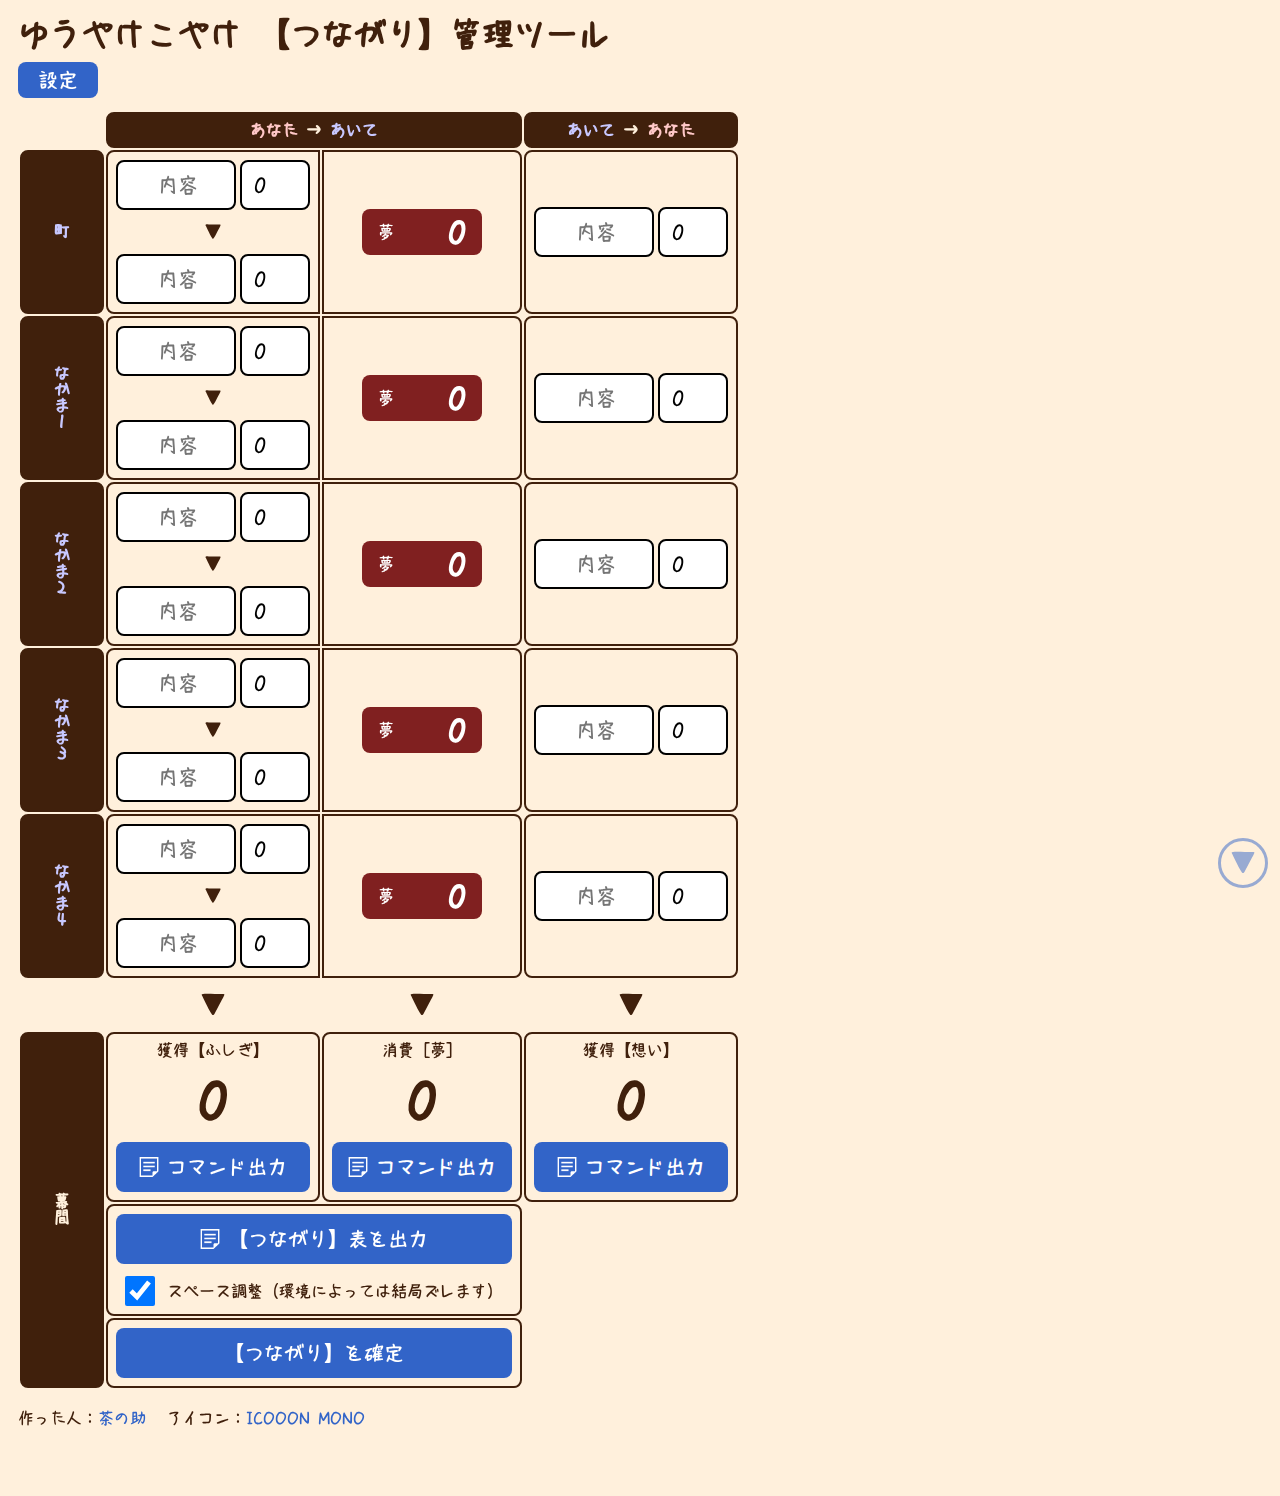
==== commit 0f2f8c8d: "スペース調整改良。" ====
--- a/index.html
+++ b/index.html
@@ -415,6 +415,10 @@
 						クリップボードに出力しました
 					</div>
 				</button>
+				<div class="checkboxOption">
+					<input id="spaceAdjust" type="checkbox" checked>
+					<label for="spaceAdjust">スペース調整（環境によっては結局ズレます）</label>
+				</div>
 			</td>
 		</tr>
 
--- a/styles/common.css
+++ b/styles/common.css
@@ -146,7 +146,7 @@
   display: flex;
   background: var(--strong-color);
   border: none;
-  border-radius: 25px;
+  border-radius: 8px;
   padding: 8px 16px;
 
   color: #fff;
@@ -163,6 +163,25 @@
 {
   background-color: #888;
   cursor: default;
+}
+
+/* チェックボックス */
+input[type="checkbox"]
+{
+  width: 30px;
+  height: 30px;
+  margin: 0;
+}
+input[type="checkbox"] + label
+{
+  display: flex;
+  align-items: center;
+  padding-left: 12px;
+}
+input[type="checkbox"],
+input[type="checkbox"] + label
+{
+  cursor: pointer;
 }
 
 /* ボタンカバー */
--- a/styles/areaConnect.css
+++ b/styles/areaConnect.css
@@ -14,11 +14,11 @@
 /* 【つながり】強さ */
 .connect input
 {
-  width: 60px;
+  width: 70px;
   height: 50px;
+  padding-left: 12px;
 
   font-size: 20px;
-  text-align: right;
 }
 
 /* 【つながり】内容 */
@@ -60,7 +60,7 @@
   color: #fff;
   background: #802020;
   border-radius: 8px;
-  margin: 0 12px;
+  margin: 0 30px;
   padding: 8px 16px;
 }
 .cost > .value
@@ -71,7 +71,7 @@
   margin-left: auto;
 }
 
-/* つよいつながり */
+/* 強い【つながり】 */
 .strongConnect
 {
   text-align: center;
@@ -94,6 +94,15 @@
 
   color: #808020;
   font-weight: bold;
+}
+
+/* 【つながり】表の出力 */
+.checkboxOption
+{
+  display: flex;
+  justify-content: center;
+  align-content: center;
+  margin-top: 12px;
 }
 
 /* 線無し */
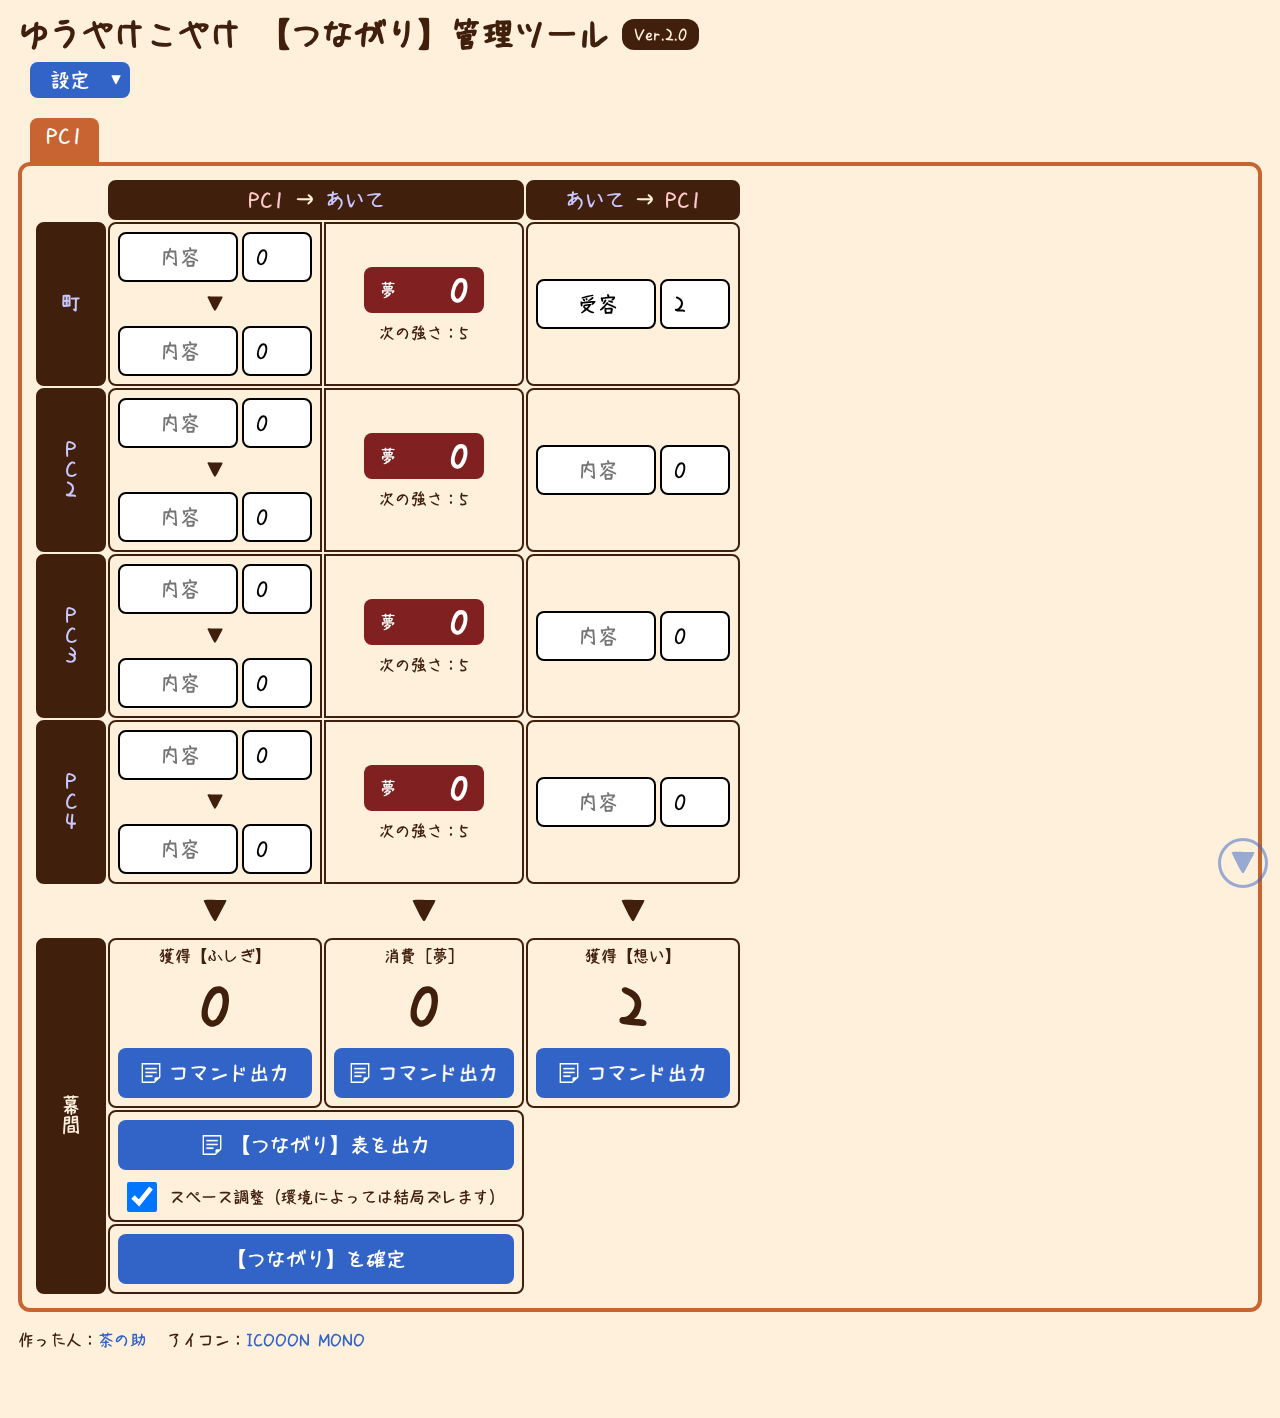
==== commit 8a806af6: "Ver.2.0" ====
--- a/index.html
+++ b/index.html
@@ -16,13 +16,14 @@
 	</head>
 
 	<body>
-		<h1>
-			ゆうやけこやけ 【つながり】管理ツール
-		</h1>
-
-		<span class="only_sp hidden">※スマホでは、正常に作動しない場合があります。</span>
-
-		<div>
+		<div id="mainContents" class="hidden">
+			<h1>
+				ゆうやけこやけ 【つながり】管理ツール
+				<span class="version">Ver.2.0</span>
+			</h1>
+
+			<span class="only_sp hidden">※スマホでの動作は保証していません。</span>
+
 			<!------------------------------------------------------>
 			<!-- 設定 -->
 			<!------------------------------------------------------>
@@ -31,6 +32,8 @@
 				<div class="flex">
 					<button class="buttonAcordion" onclick="buttonSettingPanel(this)">
 						設定
+						<span class="acordionArrow">▼</span>
+						<span class="acordionArrow hidden">▲</span>
 					</button>
 				</div>
 
@@ -85,7 +88,15 @@
 					<table id="table_setting">
 						<tbody class="stickyRow">
 							<tr class="fixedRow">
-								<th class="titleCell" rowspan="2" colspan="2">
+								<th class="titleCell" rowspan="2">
+									番号
+								</th>
+
+								<th class="titleCell" rowspan="2">
+									出力
+								</th>
+
+								<th class="titleCell" rowspan="2">
 									名前
 								</th>
 
@@ -126,33 +137,39 @@
 			<!-- つながり -->
 			<!------------------------------------------------------>
 
-			<table id="table_connect">
-				<tr class="fixedRow stickyRow">
-					<th class="blank"></th>
-
-					<th class="titleCell" colspan="2">
-						<div class="connectType">
-							<span replace="name_self" class="name_self">あなた</span>
-							→
-							<span class="name_follow">あいて</span>
-						</div>
-					</th>
-
-					<th class="titleCell">
-						<div class="connectType">
-							<span class="name_follow">
-								あいて
-							</span>
-							→
-							<span replace="name_self" class="name_self">
-								あなた
-							</span>
-						</div>
-					</th>
-				</tr>
-
-				<!-- AddPoint -->
-			</table>
+			<div id="container_connect">
+				<div class="tab_connect">
+				</div>
+				<div class="area_connect">
+					<table id="table_connect">
+						<tr class="fixedRow stickyRow">
+							<th class="blank"></th>
+
+							<th class="titleCell" colspan="2">
+								<div class="connectType">
+									<span replace="name_self" class="name_self" replace="name_self">（あなた）</span>
+									→
+									<span class="name_follow">あいて</span>
+								</div>
+							</th>
+
+							<th class="titleCell">
+								<div class="connectType">
+									<span class="name_follow">
+										あいて
+									</span>
+									→
+									<span replace="name_self" class="name_self" replace="name_self">
+										（あなた）
+									</span>
+								</div>
+							</th>
+						</tr>
+
+						<!-- AddPoint -->
+					</table>
+				</div>
+			</div>
 		</div>
 
 		<!------------------------------------------------------>
@@ -175,49 +192,33 @@
 			<span>作った人：<a href="https://takusuki.com/@tyanosuke" target="_blank">茶の助</a></span>
 			<span>アイコン：<a href="https://icooon-mono.com/" target="_blank">ICOOON MONO</a></span>
 		</div>
+
+		<!------------------------------------------------------>
+		<!-- アナウンス -->
+		<!------------------------------------------------------>
+
+		<div id="announce">
+			データを保存しました
+		</div>
 	</body>
 
 	<!------------------------------------------------------>
 	<!-- キャラクター設定 -->
 	<!------------------------------------------------------>
-
-	<!-- 行：あなた -->
-	<template id="temp_setting_row_self">
-		<tr>
-			<th class="titleCell name_self">
-				あなた
-			</th>
-
-			<td>
-				<input replace="name_self" class="input_name" value="" onchange="nameChange(this)">
-			</td>
-
-			<td class="noRadius_right">
-			</td>
-
-			<td class="noRadius">
-			</td>
-
-			<td class="noRadius">
-			</td>
-
-			<td class="noRadius">
-			</td>
-
-			<td class="noRadius_left">
-			</td>
-		</tr>
-	</template>
 
 	<!-- 行：あいて -->
 	<template id="temp_setting_row_follow">
-		<tr>
-			<th class="titleCell name_follow">
-				あいて<span class="set_id">0</span>
+		<tr settingId="">
+			<th class="titleCell">
+				<span class="set_id">0</span>
 			</th>
 
+			<th class="checkControl">
+				<input type="checkbox">
+			</th>
+
 			<td>
-				<input class="input_name" replace="name_follow_" value="">
+				<input class="input_name" replace="name_" value="">
 			</td>
 
 			<td class="noRadius_right">
@@ -266,12 +267,12 @@
 	<!-- 行：キャラクター -->
 	<template id="temp_connect_row">
 		<tr class="connect_row">
-			<th name="name_follow_" class="titleCell name_follow">
-				<span class="vertWright" replace="name_follow_">（キャラクター名）</span>
+			<th name="name_" class="titleCell name_follow">
+				<span class="vertWright" replace="name_">（名前）</span>
 			</th>
 
 			<td id="connect_to_">
-				<div class="connect before">
+				<div class="connect to before">
 					<input class="detail" placeholder="内容">
 					<input
 						type="number"
@@ -285,7 +286,7 @@
 
 				<div class="connect_arrow">▼</div>
 
-				<div class="connect after">
+				<div class="connect to after">
 					<input class="detail" placeholder="内容">
 					<input
 						type="number"
@@ -302,6 +303,9 @@
 				<div class="cost">
 					<label>夢</label>
 					<span class="value">0</span>
+				</div>
+				<div class="connectNote next">
+					次の強さ：<span>0</span>
 				</div>
 			</td>
 
@@ -316,6 +320,10 @@
 						class="value connect_value_from"
 						onchange="calcOmoi()"
 					>
+				</div>
+				<div class="connectNote from">
+					タブを切り替えて<br>
+					入力してください
 				</div>
 			</td>
 
--- a/styles/common.css
+++ b/styles/common.css
@@ -112,9 +112,17 @@
 input
 {
   box-sizing: border-box;
-  border: solid 2px #000;
+  border: solid 2px #000 !important;
   border-radius: 8px;
   padding: 8px;
+
+  color: #000 !important;
+}
+
+/* 非活性 */
+input:disabled
+{
+  background: none;
 }
 
 /* 入力例 */
@@ -132,7 +140,7 @@
 
 a
 {
-  color: var(--strong-color) !important;
+  color: var(--strong-color);
   text-decoration: none;
 }
 
@@ -141,7 +149,8 @@
 /* -------------------------------------------------- */
 
 /* ボタン */
-button
+button,
+a.linkButton
 {
   display: flex;
   background: var(--strong-color);
@@ -253,6 +262,44 @@
   z-index: 1;
 }
 
+/* タイトル行 */
+.titleRow
+{
+  display: flex;
+  margin-bottom: 8px;
+}
+
+/* 見出しセル */
+.titleCell
+{
+  color: var(--bg-color);
+  font-size: 20px;
+  font-weight: normal;
+  background: var(--font-color);
+}
+
+/* -------------------------------------------------- */
+/* アコーディオン
+/* -------------------------------------------------- */
+
+.buttonAcordion
+{
+  margin-left: 12px;
+  padding-right: 8px !important;
+}
+
+.buttonAcordion.active
+{
+  background-color: var(--sub-color);
+}
+
+.acordionArrow
+{
+  margin-left: 20px;
+
+  font-size: 12px;
+}
+
 /* -------------------------------------------------- */
 /* スクロールボタン
 /* -------------------------------------------------- */
@@ -342,7 +389,7 @@
   background: var(--font-color);
   border-radius: 8px;
   margin-bottom: 12px;
-  padding: 8px;
+  padding: 8px 16px;
 
   color: var(--bg-color);
   line-height: calc(1em + 10px);
@@ -370,6 +417,34 @@
 }
 
 /* -------------------------------------------------- */
+/* アナウンス
+/* -------------------------------------------------- */
+
+#announce
+{
+  position: fixed;
+  top: 12px;
+  left: 12px;
+  right: 12px;
+  z-index: 3;
+  background: #040;
+  border-radius: 8px;
+  padding: 12px;
+  pointer-events: none;
+
+  color: var(--bg-color);
+  text-align: center;
+
+  opacity: 0;
+  transition: opacity 0.3s;
+}
+
+#announce.show
+{
+  opacity: 1;
+}
+
+/* -------------------------------------------------- */
 /* クレジット
 /* -------------------------------------------------- */
 
@@ -381,6 +456,28 @@
 }
 
 /* -------------------------------------------------- */
+/* タイトル
+/* -------------------------------------------------- */
+
+h1
+{
+  display: flex;
+  align-items: center;
+}
+
+.version
+{
+  background: var(--font-color);
+  border-radius: 12px;
+  margin-left: 12px;
+  padding: 8px 12px;
+
+  color: var(--bg-color);
+  font-size: 15px;
+  font-weight: normal;
+}
+
+/* -------------------------------------------------- */
 /* スマホ非対応
 /* -------------------------------------------------- */
 
--- a/styles/areaSetting.css
+++ b/styles/areaSetting.css
@@ -5,17 +5,16 @@
 /* エリア */
 .area_setting
 {
-  margin-bottom: 12px;
+  margin-bottom: 20px;
 }
 
 /* パネル */
 .pannel_setting
 {
+  min-width: fit-content;
   background: var(--bg-color);
-  width: fit-content;
-  border: solid 4px var(--strong-color);
+  border: solid 4px var(--sub-color);
   border-radius: 8px;
-  border-top-left-radius: 0;
   padding: 12px;
 }
 
@@ -32,24 +31,16 @@
   border-bottom-right-radius: 0;
 }
 
-/* タイトル行 */
-.titleRow
+/* 番号 */
+.set_id
 {
-  display: flex;
-  margin-bottom: 8px;
+  font-size: 20px;
 }
 
 /* 「閉じる」ボタン */
 .titleRow > button
 {
   margin-left: auto;
-}
-
-/* 見出しセル */
-.titleCell
-{
-  color: var(--bg-color);
-  background: var(--font-color);
 }
 
 /* コスト */
--- a/styles/areaConnect.css
+++ b/styles/areaConnect.css
@@ -1,3 +1,45 @@
+/* -------------------------------------------------- */
+/* タブ
+/* -------------------------------------------------- */
+
+.tab_connect
+{
+  display: flex;
+  gap: 12px;
+  padding-left: 12px;
+  overflow: auto;
+}
+
+.tab_connect > button
+{
+  margin-bottom: 8px;
+}
+
+.tab_connect > button.active
+{
+  position: sticky;
+  left: 0px;
+  background-color: var(--sub-color);
+  border-bottom-left-radius: 0;
+  border-bottom-right-radius: 0;
+  margin-bottom: 0;
+  padding-bottom: 16px;
+  cursor: default;
+}
+
+.tab_add
+{
+  margin-bottom: 8px;
+}
+
+.area_connect
+{
+  min-width: fit-content;
+  border: solid 4px var(--sub-color);
+  border-radius: 12px;
+  padding: 12px;
+}
+
 /* -------------------------------------------------- */
 /* 【つながり】
 /* -------------------------------------------------- */
@@ -24,7 +66,8 @@
 /* 【つながり】内容 */
 .connect input.detail
 {
-  width: 120px;
+  min-width: 120px;
+  flex-grow: 1;
   height: 50px;
   font-size: 20px;
   text-align: center;
@@ -71,6 +114,15 @@
   margin-left: auto;
 }
 
+/* 注釈 */
+.connectNote
+{
+  width: 100%;
+  margin-top: 12px;
+
+  text-align: center;
+}
+
 /* 強い【つながり】 */
 .strongConnect
 {
@@ -87,6 +139,7 @@
   font-size: 20px;
   font-weight: bold;
   text-align: center;
+  white-space: nowrap;
 }
 .strongConnect > .text_sub
 {
